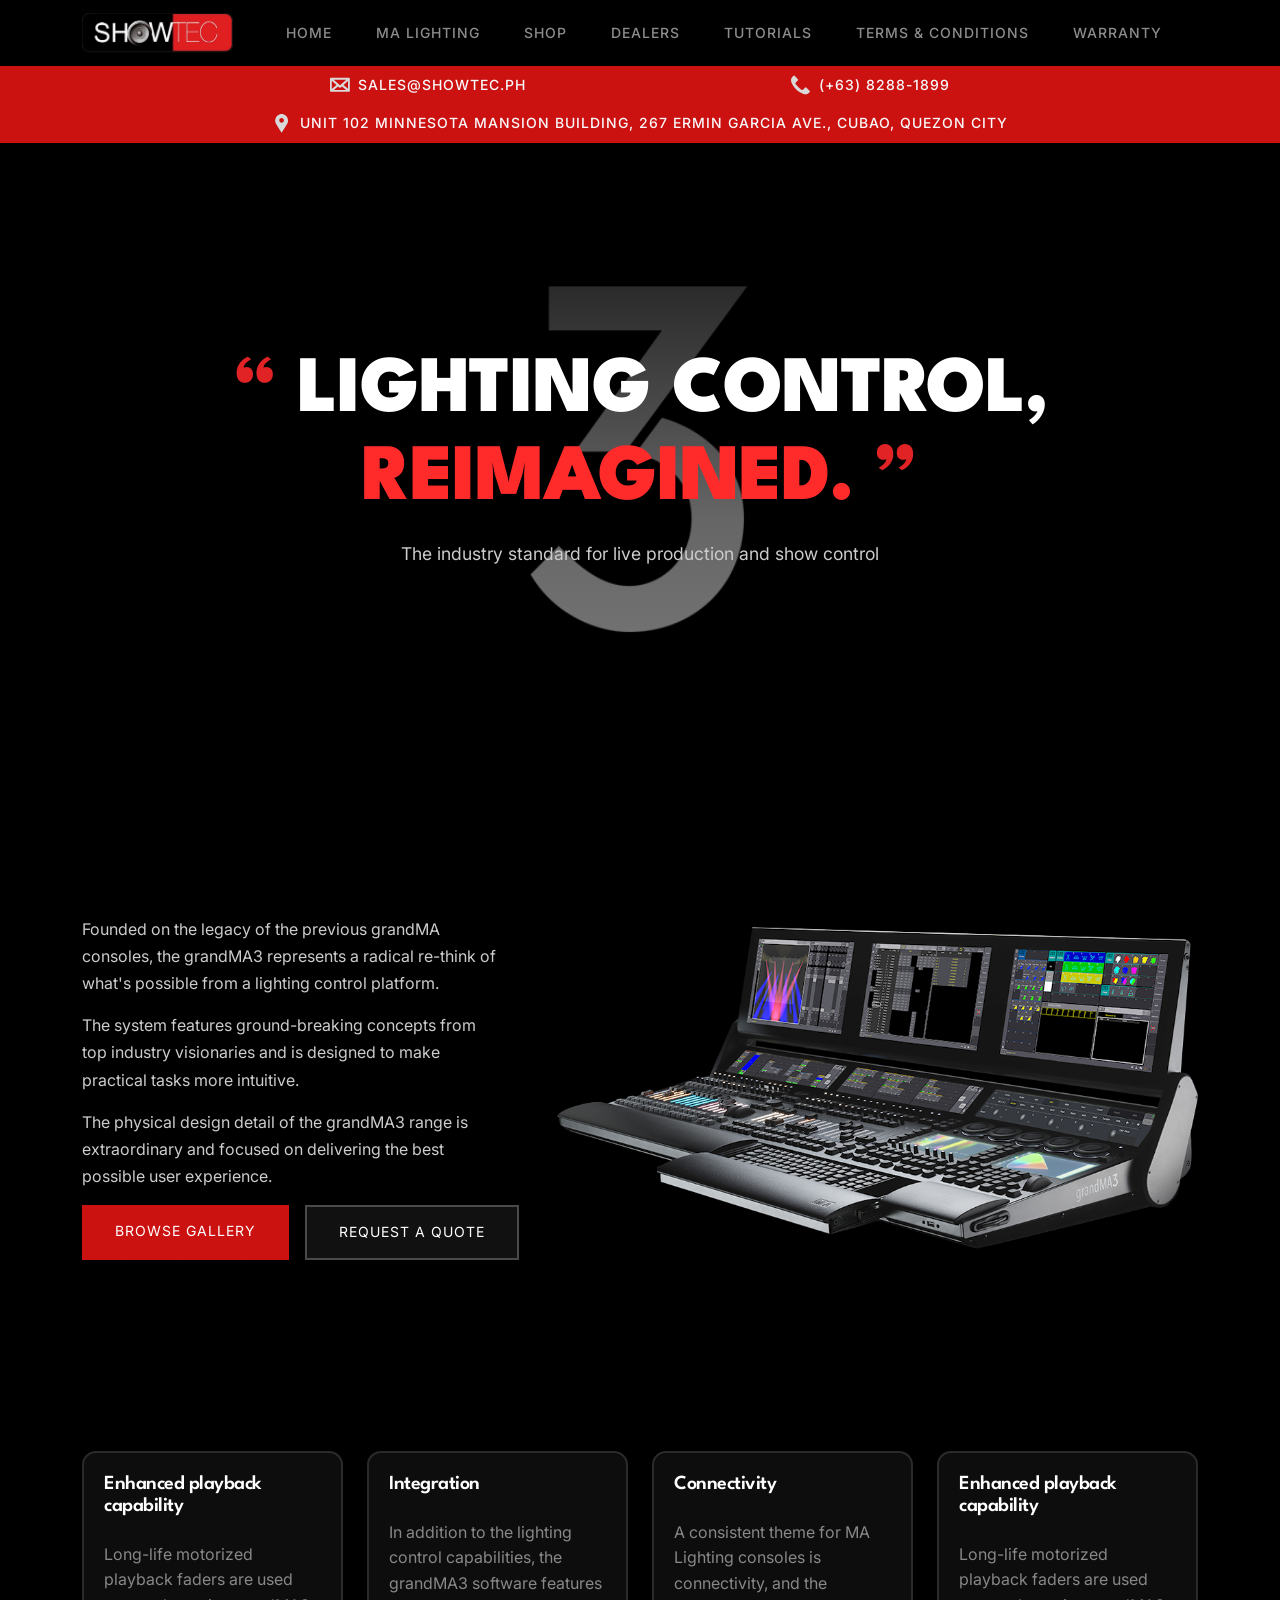
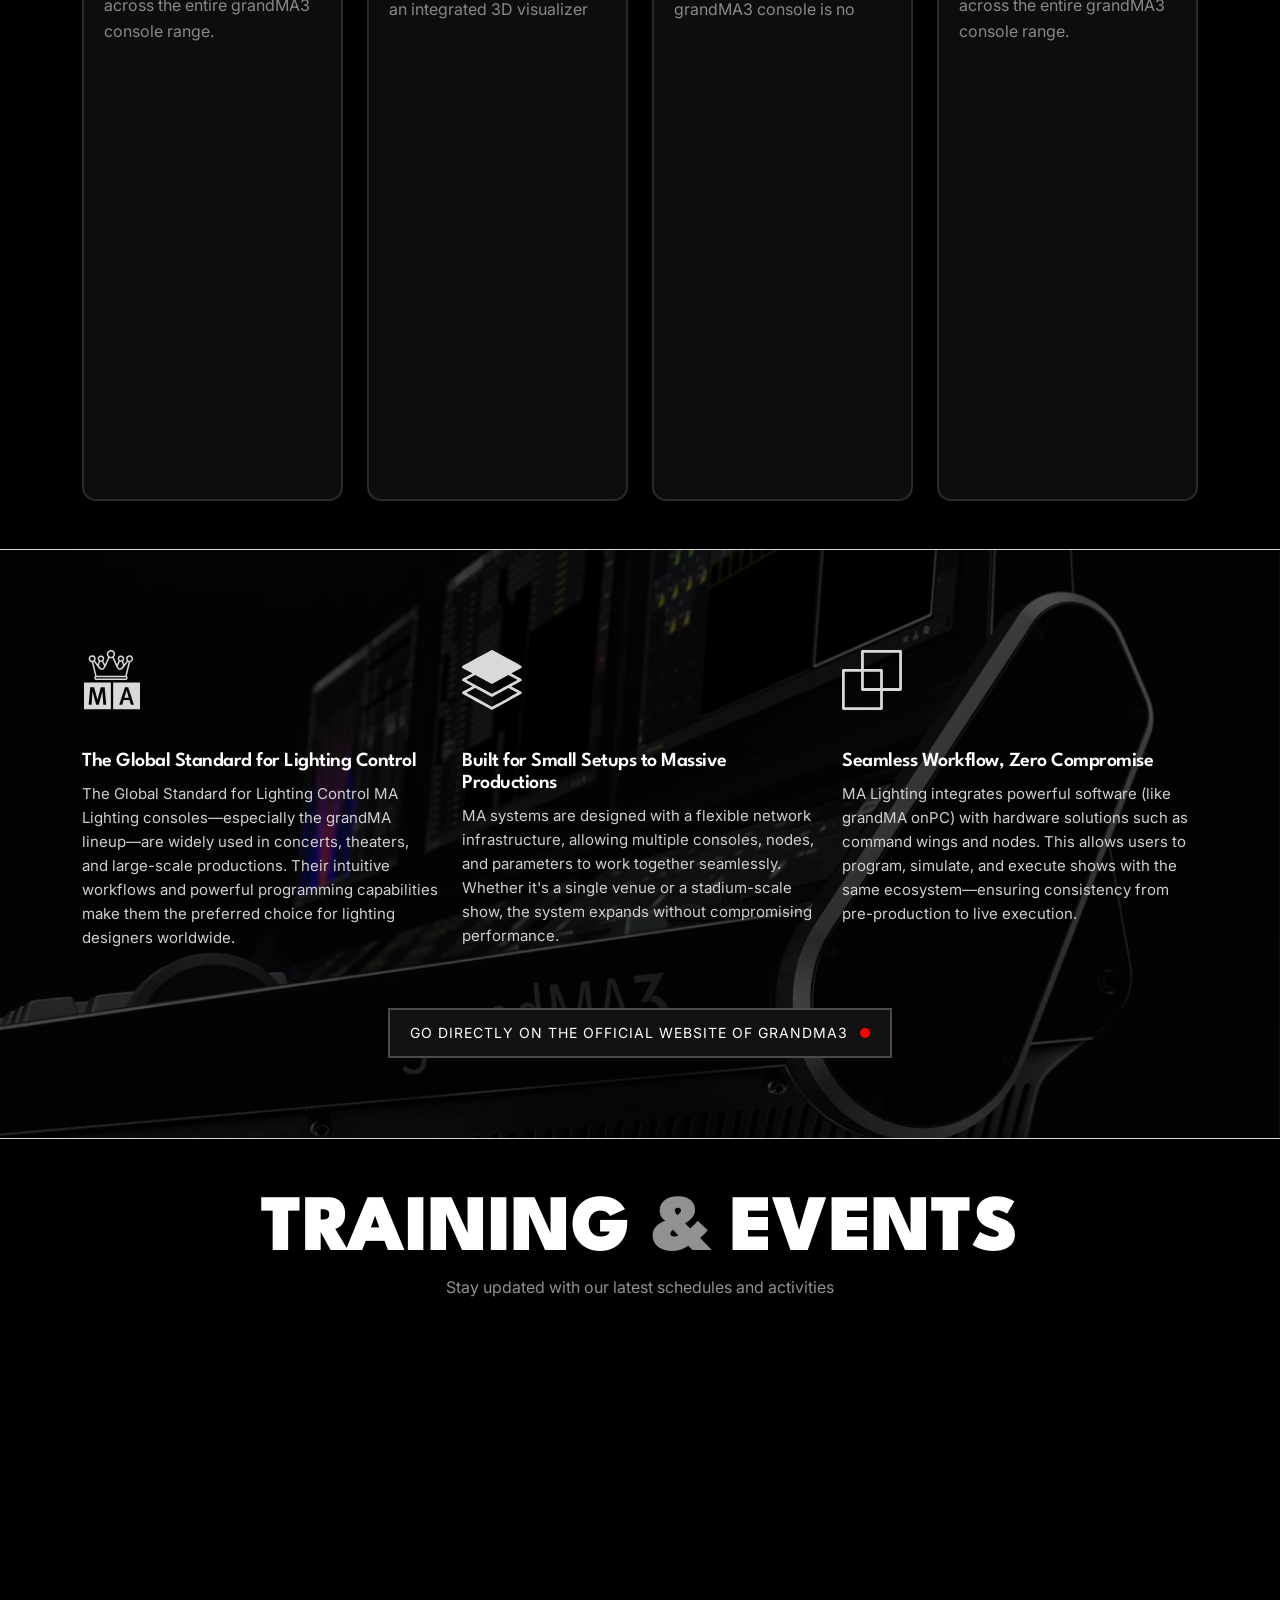
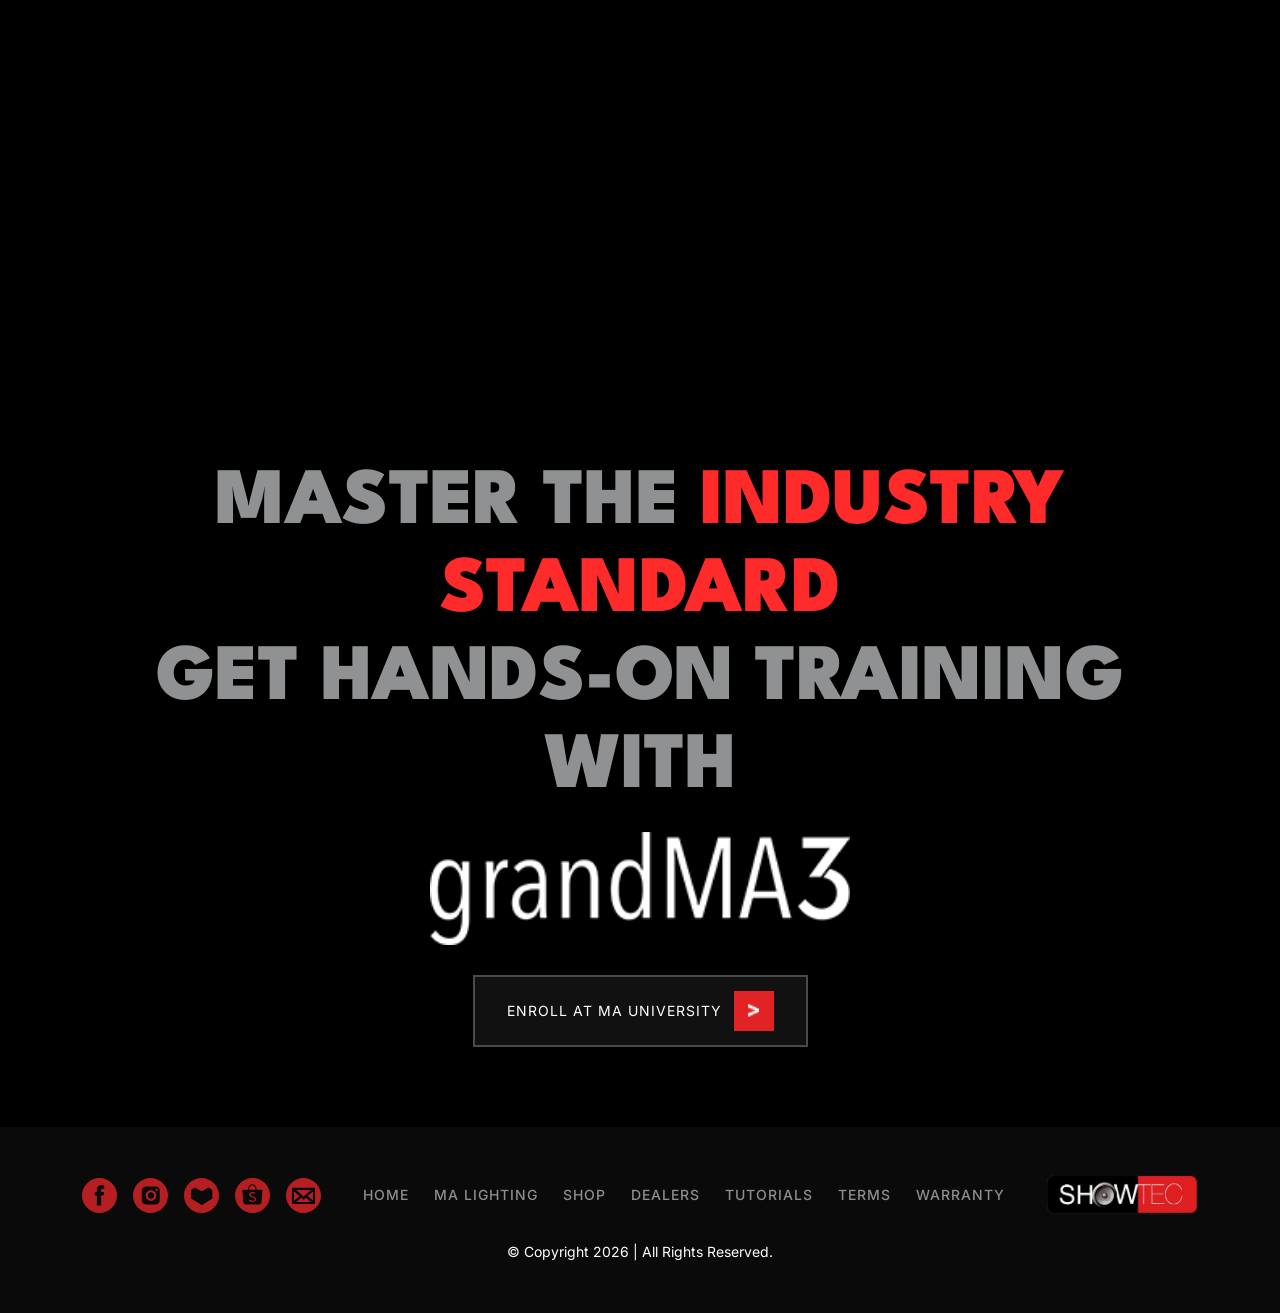
==== ma-lighting/index.html @ 2e9e7d15 "Final Fixes" ====
<!DOCTYPE html>
<html lang="en">

<head>
    <meta charset="UTF-8" />
    <meta name="viewport" content="width=device-width, initial-scale=1" />

    <title>Showtec | Lights & Sound</title>
    <meta name="description" content="Professional lighting and sound systems for events." />
    <meta name="keywords" content="lighting console, stage lighting, sound system philippines" />

    <!-- ================= BOOTSTRAP ================= -->
    <link href="https://cdn.jsdelivr.net/npm/bootstrap@5.3.3/dist/css/bootstrap.min.css" rel="stylesheet" />

    <!-- ================= GOOGLE FONTS ================= -->
    <link rel="preconnect" href="https://fonts.googleapis.com">
    <link rel="preconnect" href="https://fonts.gstatic.com" crossorigin>
    <link
        href="https://fonts.googleapis.com/css2?family=Inter:ital,opsz,wght@0,14..32,100..900;1,14..32,100..900&family=League+Spartan:wght@100..900&display=swap"
        rel="stylesheet">

    <!-- ================= STYLES ================= -->
    <link rel="stylesheet" href="/assets/css/typography.css" />
    <link rel="stylesheet" href="/assets/css/style.css" />

    <!-- ================= FAVICON ================= -->
    <link rel="apple-touch-icon" sizes="180x180" href="/assets/images/favicon/apple-touch-icon.png" />
    <link rel="icon" type="image/png" sizes="32x32" href="/assets/images/favicon/favicon-32x32.png" />
    <link rel="icon" type="image/png" sizes="16x16" href="/assets/images/favicon/favicon-16x16.png" />
    <link rel="manifest" href="/assets/images/favicon/site.webmanifest" />

    <!-- ================= JAVASCRIPT ================= -->
    <script src="/assets/js/main.js" defer></script>
</head>

<body class="bg-black fade-page">

    <!-- ================= NAVBAR ================= -->
    <!-- Main navigation bar with logo + menu links w/ script for active state-->
    <nav class="navbar navbar-expand-lg navbar-dark bg-black">

        <div class="container">

            <a class="navbar-brand d-flex align-items-center" href="/">
                <img src="/assets/images/logo.png" alt="ShowTec Logo" height="40" />
            </a>

            <button class="navbar-toggler" data-bs-toggle="collapse" data-bs-target="#navMenu">
                <span class="navbar-toggler-icon"></span>
            </button>

            <div class="collapse navbar-collapse" id="navMenu">
                <ul class="navbar-nav w-100 justify-content-evenly">

                    <li class="nav-item">
                        <a class="nav-link" href="/">HOME</a>
                    </li>

                    <li class="nav-item">
                        <a class="nav-link" href="/ma-lightning/">MA Lighting</a>
                    </li>

                    <li class="nav-item">
                        <a class="nav-link" href="/under-construction/">SHOP</a>
                    </li>

                    <li class="nav-item">
                        <a class="nav-link" href="/under-construction/">DEALERS</a>
                    </li>

                    <li class="nav-item">
                        <a class="nav-link" href="/under-construction/">TUTORIALS</a>
                    </li>

                    <li class="nav-item">
                        <a class="nav-link" href="/under-construction/">TERMS & CONDITIONS</a>
                    </li>

                    <li class="nav-item">
                        <a class="nav-link" href="/under-construction/">WARRANTY</a>
                    </li>

                </ul>
            </div>

        </div>

    </nav>

    <!-- ================= RIBBON ================= -->
    <!-- Full-width section that holds e-mail, location, and contact -->
    <section class="ribbon py-2">
        <div class="container">
            <div class="d-flex flex-wrap justify-content-evenly align-items-center gap-3 text-center">

                <!-- EMAIL -->
                <div class="d-flex align-items-center gap-2">
                    <img src="/assets/icons/mail-white.svg" width="20" height="20" alt="">
                    <a href="mailto:sales@showtec.ph?subject=Inquiry&body=Hello%20I%20would%20like%20to%20ask..."
                        class="text-decoration-none text-light">
                        sales@showtec.ph
                    </a>
                </div>

                <!-- CONTACT -->
                <div class="d-flex align-items-center gap-2">
                    <img src="/assets/icons/contact-white.svg" width="20" height="20" alt="">
                    <a href="tel:+63282881899" class="text-decoration-none text-light">
                        (+63) 8288-1899
                    </a>
                </div>

                <!-- LOCATION -->
                <div class="d-flex align-items-center gap-2">
                    <img src="/assets/icons/location-white.svg" width="20" height="20" alt="">
                    <span class="text-light">
                        Unit 102 Minnesota Mansion Building, 267 Ermin Garcia Ave., Cubao, Quezon City
                    </span>
                </div>

            </div>
        </div>
    </section>

    <!-- ================= MA LIGHTNING HERO SECTION ================= -->
    <section class="grandma-hero d-flex align-items-center text-center text-white">
        <div class="container">

            <!-- MAIN TEXT -->
            <h1 class="hero-title">
                <span class="quote">“</span>
                LIGHTING CONTROL,<br />
                <span class="highlight">REIMAGINED.</span>
                <span class="quote">”</span>
            </h1>

            <!-- SUBTEXT -->
            <p class="hero-subtitle mt-3">
                The industry standard for live production and show control
            </p>

        </div>
    </section>

    <!-- ================= Image and Description Section ================= -->
    <!-- Sub Hero Section with Descriptiion on the left and Image at the Right -->
    <section class="hero-section text-white section-video">

        <!-- VIDEO BACKGROUND -->
        <div class="video-wrapper">
            <video autoplay muted loop playsinline>
                <source src="/assets/images/background/showtec-animation-sound-wht.mp4" type="video/mp4">
            </video>
            <div class="overlay"></div>
        </div>

        <div class="container">
            <div class="row align-items-center">

                <!-- LEFT CONTENT -->
                <div class="col-lg-5 col-md-6 hero-text">

                    <p class="small-desc">
                        Founded on the legacy of the previous grandMA consoles, the grandMA3 represents a radical
                        re-think of what's possible from a lighting control platform.
                    </p>

                    <p class="small-desc">
                        The system features ground-breaking concepts from top industry visionaries and is designed to
                        make practical tasks more intuitive.
                    </p>

                    <p class="small-desc">
                        The physical design detail of the grandMA3 range is extraordinary and focused on delivering the
                        best possible user experience.
                    </p>

                    <!-- BUTTONS -->
                    <div class="d-flex gap-3 flex-wrap justify-content-center justify-content-lg-start">
                        <a href="/under-construction/" class="btn-custom btn-primary-custom">
                            BROWSE GALLERY
                        </a>

                        <a href="/under-construction/" class="btn-custom btn-secondary-custom">
                            REQUEST A QUOTE
                        </a>
                    </div>

                </div>

                <!-- RIGHT IMAGE -->
                <div class="col-lg-7 col-md-6 text-center hero-image">
                    <img src="/assets/images/hero/ma-console.png" alt="grandMA3 Console" class="img-fluid">
                </div>

            </div>
        </div>
    </section>


    <!-- ================= CARDS SECTION ================= -->
    <!-- Cards with Animated Description -->
    <section class="feature-cards-section py-5">
        <div class="container">
            <div class="row g-4">

                <!-- CARD 1 -->
                <div class="col-lg-3 col-md-6">
                    <div class="custom-card">

                        <div class="card-inner">

                            <div class="card-header">
                                <h5 class="title">Enhanced playback capability</h5>
                            </div>

                            <p class="card-preview-text">
                                Long-life motorized playback faders are used across the entire grandMA3 console range.
                            </p>

                            <div class="card-image">
                                <img src="/assets/images/ma-lightning-cards/card-1.webp" alt="">
                            </div>

                            <div class="card-content">
                                <p>
                                    Long-life motorized playback faders are used across the entire grandMA3 console
                                    range. The faders incorporate a color-changing light pipe on all models except the
                                    onPC command wing and the onPC command wing XT.
                                    A fully flexible assignment of playback functionality allows for 30% more playback
                                    handles than any previous grandMA series console. All playbacks have direct access
                                    to button pushes as well as intensity and timing changes thanks to the new rotary
                                    RGB backlit encoders.
                                </p>
                            </div>

                        </div>

                    </div>
                </div>

                <!-- CARD 2 -->
                <div class="col-lg-3 col-md-6">
                    <div class="custom-card">

                        <div class="card-inner">

                            <div class="card-header">
                                <h5 class="title">Integration</h5>
                            </div>

                            <p class="card-preview-text">
                                In addition to the lighting control capabilities, the grandMA3 software features an
                                integrated 3D visualizer for pre-programming
                            </p>

                            <div class="card-image">
                                <img src="/assets/images/ma-lightning-cards/card-2.webp" alt="">
                            </div>

                            <div class="card-content">
                                <p>
                                    In addition to the lighting control capabilities, the grandMA3 software features an
                                    integrated 3D visualizer for pre-programming, and the ability to manipulate and
                                    playback basic media content directly from within the console.
                                    Designed from the ground-up to incorporate audio and video content, grandMA3
                                    software provides seamless interaction across the platform.
                                    Optimum performance is resource dependent, therefore additional processing hardware
                                    will be required in some instances.
                                </p>
                            </div>

                        </div>

                    </div>
                </div>

                <!-- CARD 3 -->
                <div class="col-lg-3 col-md-6">
                    <div class="custom-card">

                        <div class="card-inner">

                            <!-- MAIN HEADER -->
                            <div class="card-header">
                                <h5 class="title">Connectivity</h5>
                            </div>

                            <!-- PREVIEW -->
                            <p class="card-preview-text">
                                A consistent theme for MA Lighting consoles is connectivity, and the grandMA3 console is
                                no exception.
                            </p>

                            <!-- IMAGE -->
                            <div class="card-image">
                                <img src="/assets/images/ma-lightning-cards/card-3.webp" alt="">
                            </div>

                            <!-- FULL CONTENT -->
                            <div class="card-content">

                                <p>
                                    A consistent theme for MA Lighting consoles is connectivity, and the grandMA3
                                    console is no exception. All console variants come with a full set of hardware
                                    connections suitable for MIDI, LTC, Audio IN and OUT, local Trigger inputs and
                                    multiple Ethernet connections for expanded functionality.
                                </p>

                                <!-- SECOND HEADER (NEW CLASS) -->
                                <h5 class="content-subtitle">Improved Effects</h5>

                                <p>
                                    Dynamic effects are no longer restricted to just two step modulated parameters.
                                    The grandMA3 software has a totally new effects concept allowing, multi-step
                                    effect sequences to be nested inside a cue or preset. “Phasers” are treated just
                                    like static parameter values and respect normal programming syntax.
                                </p>

                            </div>

                        </div>

                    </div>
                </div>

                <!-- CARD 4 -->
                <div class="col-lg-3 col-md-6">
                    <div class="custom-card">

                        <div class="card-inner">

                            <div class="card-header">
                                <h5 class="title">Enhanced playback capability</h5>
                            </div>

                            <p class="card-preview-text">
                                Long-life motorized playback faders are used across the entire grandMA3 console range.
                            </p>

                            <div class="card-image">
                                <img src="/assets/images/ma-lightning-cards/card-4.webp" alt="">
                            </div>

                            <div class="card-content">
                                <p>
                                    New buttons have been specifically developed for the grandMA3 consoles, to satisfy
                                    the needs of the most demanding users.
                                    The almost-silent buttons feature low travel and have a positive actuation-point,
                                    ensuring fast, accurate operation and a tactile experience that professional users
                                    will appreciate.
                                    Even the backlit button-caps have been ergonomically optimized to reduce mis-hits.
                                </p>
                            </div>

                        </div>

                    </div>
                </div>

            </div>
        </div>
    </section>

    <!-- ================= ICON WITH DESCRIPTION ================= -->
    <!-- icons with description -->
    <section class="feature-dark-section d-flex align-items-center">
        <div class="container">
            <div class="row">

                <!-- ITEM 1 -->
                <div class="col-lg-4 col-md-6 mb-4">
                    <div class="feature-item">
                        <div class="icon-box d-flex align-items-center">
                            <img src="/assets/icons/ma-lightning/icon-1.svg" alt="icon">
                        </div>

                        <h5 class="feature-title">The Global Standard for Lighting Control</h5>

                        <p>
                            The Global Standard for Lighting Control MA Lighting consoles—especially the grandMA
                            lineup—are widely used in concerts, theaters, and large-scale productions. Their intuitive
                            workflows and powerful programming capabilities make them the preferred choice for lighting
                            designers worldwide.
                        </p>
                    </div>
                </div>

                <!-- ITEM 2 -->
                <div class="col-lg-4 col-md-6 mb-4">
                    <div class="feature-item">
                        <div class="icon-box d-flex align-items-center">
                            <img src="/assets/icons/ma-lightning/icon-2.svg" alt="icon">
                        </div>

                        <h5 class="feature-title">Built for Small Setups to Massive Productions</h5>

                        <p>
                            MA systems are designed with a flexible network infrastructure, allowing multiple consoles,
                            nodes, and parameters to work together seamlessly. Whether it's a single venue or a
                            stadium-scale show, the system expands without compromising performance.
                        </p>
                    </div>
                </div>

                <!-- ITEM 3 -->
                <div class="col-lg-4 col-md-6 mb-4">
                    <div class="feature-item">
                        <div class="icon-box d-flex align-items-center">
                            <img src="/assets/icons/ma-lightning/icon-3.svg" alt="icon">
                        </div>

                        <h5 class="feature-title">Seamless Workflow, Zero Compromise</h5>

                        <p>
                            MA Lighting integrates powerful software (like grandMA onPC) with hardware solutions such as
                            command wings and nodes. This allows users to program, simulate, and execute shows with the
                            same ecosystem—ensuring consistency from pre-production to live execution.
                        </p>
                    </div>
                </div>

            </div>

            <!-- CTA BUTTON -->
            <div class="text-center mt-4">
                <a href="https://www.malighting.com/" class="btn-custom btn-secondary-custom feature-cta"
                    target="_blank">
                    <span>Go directly on the official website of grandMA3</span>
                    <span class="record-dot"></span>
                </a>
            </div>
        </div>
    </section>

    <!-- ================= CALENDAR ================= -->
    <!-- this section will events & trainings -->
    <section class="calendar-section py-5">
        <div class="container">

            <!-- Section Header -->
            <div class="text-center mb-4">
                <h2 class="main-title">TRAINING <span>&</span> EVENTS</h2>
                <p>Stay updated with our latest schedules and activities</p>
            </div>

            <!-- Calendar Embed -->
            <div class="calendar-wrapper">
                <iframe
                    src="https://calendar.google.com/calendar/embed?src=13ecf84ccc096ad92dd0a508dedd6961799a7dd227f78a982d85b9250f3122be%40group.calendar.google.com&ctz=Asia%2FManila"
                    style="border:0" width="100%" height="600" frameborder="0" scrolling="no">
                </iframe>
            </div>

        </div>
    </section>

    <!-- ================= REGISTER FOR TRAINING ================= -->
    <!-- Section for Training Registration -->
    <section class="training-section d-flex align-items-center text-center text-white section-video">

        <div class="video-wrapper">
            <video autoplay muted loop playsinline>
                <source src="/assets/images/background/showtec-animation-sound-red.mp4" type="video/mp4">
            </video>
            <div class="overlay"></div>
        </div>

        <div class="container position-relative z-2">

            <!-- MAIN TITLE (now bigger) -->
            <h1 class="text-display training-main">
                MASTER THE <span class="highlight-red">INDUSTRY STANDARD</span> <br />
                GET HANDS-ON TRAINING WITH
            </h1>

            <!-- LOGO IMAGE INSTEAD OF TEXT -->
            <div class="training-logo">
                <img src="/assets/images/brands/grandma3-white.png" alt="grandMA3">
            </div>

            <!-- CTA-->
            <button class="btn-custom btn-secondary-custom training-btn" data-bs-toggle="modal"
                data-bs-target="#trainingModal">

                <span>ENROLL AT MA UNIVERSITY</span>

                <span class="arrow-box">
                    <img src="/assets/icons/arrow-no-stem-right.png" alt="arrow">
                </span>
            </button>

        </div>

        <!-- ================= MODAL FORMS================= -->
        <div class="modal fade" id="trainingModal" tabindex="-1">
            <div class="modal-dialog modal-xl modal-dialog-centered">
                <div class="modal-content">

                    <!-- CLOSE BUTTON -->
                    <div class="modal-header border-0">
                        <button type="button" class="btn-close" data-bs-dismiss="modal"></button>
                    </div>

                    <!-- GOOGLE FORM -->
                    <div class="modal-body p-0">
                        <iframe
                            src="https://docs.google.com/forms/d/e/1FAIpQLSeeMPOGZKBoxaroxQdRXmSx608z2cIm0U3l2Xq5k1gMamdNgw/viewform?embedded=true"
                            width="640" height="1505" frameborder="0" marginheight="0" marginwidth="0">Loading…</iframe>
                    </div>

                </div>
            </div>
        </div>
    </section>

    <!-- ================= FOOTER ================= -->
    <!-- Social Media links, Navigation links, Logo and Copyright -->
    <footer class="footer-section text-white py-5">
        <div class="container">

            <div
                class="d-flex flex-column flex-md-row justify-content-between align-items-center text-center text-md-start">

                <!-- SOCIAL MEDIA -->
                <div class="mb-3 mb-md-0">
                    <div class="footer-social d-flex gap-3">

                        <a href="https://www.facebook.com/Showtec.ph" target="_blank" class="social-icon">
                            <img src="/assets/icons/facebook.svg" alt="Facebook">
                        </a>

                        <a href="https://www.instagram.com/showtecph/" target="_blank" class="social-icon">
                            <img src="/assets/icons/instagram.svg" alt="Instagram">
                        </a>

                        <a href="https://www.lazada.com.ph/shop/showtec/" target="_blank" class="social-icon">
                            <img src="/assets/icons/lazada.svg" alt="Lazada">
                        </a>

                        <a href="https://shopee.ph/showtec_official" target="_blank" class="social-icon">
                            <img src="/assets/icons/shopee.svg" alt="Shopee">
                        </a>

                        <a href="mailto:sales@showtec.ph?subject=Inquiry&body=Hello%20I%20would%20like%20to%20ask..."
                            class="social-icon">
                            <img src="/assets/icons/mail.svg" alt="Email">
                        </a>

                    </div>
                </div>

                <!-- LINKS -->
                <div class="mb-3 mb-md-0">
                    <div class="footer-links">
                        <a href="/" class="footer-link">HOME</a>
                        <a href="/ma-lightning/" class="footer-link">MA Lighting</a>
                        <a href="/under-construction/" class="footer-link">SHOP</a>
                        <a href="/under-construction/" class="footer-link">DEALERS</a>
                        <a href="/under-construction/" class="footer-link">TUTORIALS</a>
                        <a href="/under-construction/" class="footer-link">TERMS</a>
                        <a href="/under-construction/" class="footer-link">WARRANTY</a>
                    </div>
                </div>

                <!-- LOGO -->
                <div class="text-center">
                    <a href="/">
                        <img src="/assets/images/logo.png" alt="ShowTec Logo" height="40">
                    </a>
                </div>

            </div>

            <!-- COPYRIGHT -->
            <div class="text-center mt-4">
                <small>
                    © Copyright 2026 | All Rights Reserved.
                </small>
            </div>

        </div>
    </footer>

    <script src="https://cdn.jsdelivr.net/npm/bootstrap@5.3.3/dist/js/bootstrap.bundle.min.js"></script>
</body>

</html>
---- assets/css/typography.css ----
/* ========================
   GLOBAL TYPOGRAPHY SYSTEM
======================== */

:root {
  --font-heading: 'League Spartan', sans-serif;
  --font-body: 'Inter', sans-serif;

  --fs-display: 80px;
  --fs-h1: 52px;
  --fs-h2: 40px;
  --fs-h3: 30px;
  --fs-h4: 22px;
  --fs-body: 16px;
  --fs-small: 14px;

  --fw-bold: 900;
  --fw-semibold: 600;
  --fw-medium: 500;
  --fw-regular: 400;

  --lh-heading: 1.1;
  --lh-body: 1.6;

  --text-spacing: 10px;
}

/* BASE */
body {
  font-family: var(--font-body);
  font-size: var(--fs-body);
  line-height: var(--lh-body);
  color: #fff;
}

/* HEADINGS */
h1, h2, h3, h4, h5 {
  font-family: var(--font-heading);
  font-weight: var(--fw-bold);
  line-height: var(--lh-heading);
  margin-bottom: var(--text-spacing);
  letter-spacing: -0.5px;
}

h1 { font-size: var(--fs-h1); }
h2 { font-size: var(--fs-h2); }
h3 { font-size: var(--fs-h3); }
h4 { font-size: var(--fs-h4); }

/* TEXT */
p {
  margin-bottom: var(--text-spacing);
  line-height: var(--lh-body);
}

/* ROLES */
.text-display {
  font-size: var(--fs-display);
  font-weight: var(--fw-bold);
}

.text-title {
  font-size: var(--fs-h2);
  font-weight: var(--fw-bold);
}

.text-subtitle {
  font-size: var(--fs-h4);
  font-weight: var(--fw-semibold);
}

.text-body-main {
  font-size: var(--fs-body);
  color: #ffffff;
}

.text-body { font-size: var(--fs-body); }
.text-small { font-size: var(--fs-small); }

/* UTIL */
.text-medium { font-weight: var(--fw-medium); }
.text-semibold { font-weight: var(--fw-semibold); }

/* RESPONSIVE */
@media (max-width: 768px) {
  :root {
    --fs-display: 42px;
    --fs-h1: 34px;
    --fs-h2: 26px;
    --fs-h3: 20px;
    --fs-h4: 18px;
    --fs-body: 15px;
  }
}
---- assets/css/style.css ----
/* =========================================================
   GLOBAL STYLES
   Base typography and reusable defaults
========================================================= */
.hero-section {
  position: relative;
  min-height: 60vh;
  display: flex;
  align-items: center;
  overflow: hidden;
  padding: 60px 0;
}

@media (max-width: 768px) {
  .hero-section {
    text-align: center;
  }
}

.card img {
  height: 200px;
  object-fit: cover;
}

/* ================= VIDEO BACKGROUND SYSTEM ================= */
/* SECTION BASE */
.section-video {
  position: relative;
  width: 100%;
  min-height: 70vh;
  overflow: hidden;
}

/* VIDEO LAYER */
.video-wrapper {
  position: absolute;
  inset: 0;
  z-index: 0;
}

.video-wrapper video {
  width: 100%;
  height: 100%;
  object-fit: cover;
  object-position: center;
}

/* OVERLAY */
.video-wrapper .overlay {
  position: absolute;
  inset: 0;
  background: rgba(0, 0, 0, 0.4);
}

/* CONTENT (always on top) */
.section-video .content {
  position: relative;
  z-index: 2;
}

/* PAGE TRANSITION */
/* PAGE FADE BASE */
.fade-page {
  opacity: 0;
  transition: opacity 0.4s ease-in-out;
}

/* WHEN PAGE IS LOADED */
.fade-page.loaded {
  opacity: 1;
}

/* DARK OVERLAY (important for text readability) */
.bg-overlay {
  position: absolute;
  inset: 0;
  background: rgba(0, 0, 0, 0.4); /* adjust if needed */
  z-index: 1;
}

/* KEEP CONTENT ABOVE VIDEO */
.featured-brand-section .container {
  position: relative;
  z-index: 2;
}

iframe {
  width: 100%;
}

/* TYPOGRAPHY */
.hero-title {
  font-size: var(--fs-display);
  font-weight: var(--fw-bold);
  line-height: var(--lh-heading);
  line-height: 1.1;
  letter-spacing: -1px;
}

@media (max-width: 576px) {
  .hero-title {
    line-height: 1.2;
  }
}

/* =========================================================
   SECTION TITLES (Reusable)
========================================================= */

/* SECTION WRAPPER */
.section-title {
  max-width: 100%;
}

/* SMALL HEADER */
.small-title {
  display: flex;
  align-items: center;
  gap: 12px;
  margin-bottom: var(--text-spacing);
  flex-wrap: wrap;
}

.featured-logo {
  height: 50px; /* adjust size */
  width: auto;
  object-fit: contain;
}

.small-title .line {
  width: 50px;
  height: 2px;
  background: #ff0000;
}

.small-title .text {
  font-family: var(--font-body);
  color: #ff0000;
  letter-spacing: 3px;
  font-size: var(--fs-small);
  text-transform: uppercase;
}

/* BIG TITLE */
.main-title {
  font-weight: var(--fw-bold);
  line-height: var(--lh-heading);
  margin: 0;

  /* use system instead of clamp */
  font-size: var(--fs-display);
}

.main-title span {
  color: #9a9a9a;
  font-weight: var(--fw-bold);
}

/* MOBILE POLISH */
@media (max-width: 576px) {
  .small-title .line {
    width: 35px;
  }

  .small-title .text {
    letter-spacing: 2px;
    font-size: 12px;
  }
}

/* =========================
   GLOBAL BUTTON
========================= */
.btn-custom {
  display: inline-block;
  padding: 14px 32px;

  font-family: var(--font-body);
  font-size: 14px;
  letter-spacing: 1px;
  text-transform: uppercase;

  border-radius: 0;
  cursor: pointer;
  text-decoration: none;

  transition: all 0.25s ease;
}

/* PRIMARY (RED CTA) */
.btn-primary-custom {
  background-color: #cc1111;
  color: #ffffff;
  border: 1px solid #cc1111;
}

.btn-primary-custom:hover {
  background-color: #a50d0d;
  border-color: #a50d0d;
}

/* SECONDARY (BLACK BUTTON) */
.btn-secondary-custom {
  background-color: #111111;
  color: #ffffff;
  border: 2px solid #4a4a4a;
}

.btn-secondary-custom:hover {
  background-color: #1a1a1a;
  border-color: #ffffff;
  color: #ffffff;
}

/* INTERACTION */
.btn-custom:hover {
  transform: translateY(-2px);
}

/* =========================================================
   NAVBAR
   Includes animated red recording dot indicator
========================================================= */
/* NAVBAR TYPOGRAPHY */
.navbar {
  font-family: var(--font-body);
}

.nav-link {
  font-size: var(--fs-small);
  font-weight: var(--fw-medium);
  letter-spacing: 1px;
  text-transform: uppercase;
  position: relative;
  display: flex;
  align-items: center;
  gap: 8px;
  transition: all 0.3s ease;
}

/* ACTIVE LINK STYLE */
.nav-link.active {
  font-weight: var(--fw-bold);
  color: #ffffff !important;
}

/* DOT (ONLY WHEN ACTIVE) */
.nav-link.active::before {
  content: "";
  width: 10px;
  height: 10px;
  background: #ff0000;
  border-radius: 50%;
  display: inline-block;
  animation: recordPulse 1.5s infinite;
}

/* PULSE ANIMATION */
@keyframes recordPulse {
  0% {
    box-shadow: 0 0 0 0 rgba(255, 0, 0, 0.7);
  }
  70% {
    box-shadow: 0 0 0 8px rgba(255, 0, 0, 0);
  }
  100% {
    box-shadow: 0 0 0 0 rgba(255, 0, 0, 0);
  }
}

/* BRAND */
.navbar-brand {
  font-family: var(--font-heading);
  font-weight: var(--fw-bold);
}

/* =========================================================
  RIBBON
========================================================= */
/* FLEX WRAPPER */
.ribbon {
  background: #cc1111;
  font-family: var(--font-body);
  font-size: var(--fs-small);
  font-weight: var(--fw-medium);
  text-transform: uppercase;
  letter-spacing: 1px;
}

/* =========================================================
   HERO SLIDER (CAROUSEL)
========================================================= */
.hero-slide {
  position: relative;
}

/* BACKGROUND */
.hero-bg {
  position: absolute;
  inset: 0;
  background-size: cover;
  background-position: center;
  filter: brightness(0.9);
  transform: scale(1.1);
}

/* OVERLAY */
.hero-overlay {
  position: absolute;
  inset: 0;
  background: rgba(0, 0, 0, 0.4);
}

/* CONTENT */
.hero-content {
  min-height: 80vh;
  position: relative;
  z-index: 2;
}

/* IMAGE */
.hero-img {
  max-width: 100%;
  max-height: 70vh;
  width: auto;
  height: auto;
  object-fit: contain;
}

.hero-title span {
  color: #e12326;
}

.hero-subtext {
  font-size: var(--fs-body);
  line-height: var(--lh-body);
  color: #ccc;
  max-width: 500px;
  margin: 16px auto 24px;
}

/* MOBILE FIX (🔥 IMPORTANT FIX FOR YOUR ISSUE) */
@media (max-width: 991px) {
  .hero-content {
    min-height: auto;
    padding-top: 80px;
    padding-bottom: 40px;
    text-align: center;
  }

  .hero-img {
    margin-top: 30px;
  }
}

.hero-title span {
  color: #e12326;
}

.hero-subtext {
  font-size: var(--fs-body);
  line-height: var(--lh-body);
  color: #ccc;
  max-width: 500px;
  margin: 16px auto 24px;
}

/* BUTTONS */
.hero-buttons {
  display: flex;
  gap: 12px;
  flex-wrap: wrap;
  justify-content: center;
}

@media (min-width: 992px) {
  .hero-buttons {
    justify-content: flex-start;
  }

  .hero-subtext {
    margin-left: 0;
    margin-right: 0;
  }
}

/* =========================================================
   BRAND BAR
   Horizontal brand logos strip
========================================================= */
.brand-bar {
  width: 100%;
  background: #efefef;
  border-top: 1px solid #ddd;
  border-bottom: 1px solid #ddd;
}

.brand-item {
  display: flex;
  align-items: center;
  justify-content: center;
  height: 80px;
  border-right: 1px solid #ddd;
  transition: all 0.3s ease;
}

.brand-item img {
  max-height: 30px;
  opacity: 0.75;
  transition: 0.3s;
}

.brand-item:hover {
  background: #ffffff;
}

.brand-item:hover img {
  opacity: 1;
  transform: scale(1.05);
}

/* =========================================================
   FEATURED BRAND
   Left: text content | Right: carousel
========================================================= */
/* SECTION BASE */
.featured-brand-section {
  position: relative;
  overflow: hidden;
  background: #000;
  color: #fff;
  padding: 80px 0;
}

/* HEADER LINE */
.line {
  width: 60px;
  height: 2px;
  background: #cc1111;
}

/* WRAPPER */
.featured-brand-wrapper {
  display: flex;
  align-items: stretch;
  border: 1px solid #d9d9d9;
  overflow: hidden;
}

/* LEFT CONTENT */
.featured-brand-content {
  position: relative;
  padding: 40px;
  border-right: 1px solid #d9d9d9;
  z-index: 1;
  overflow: hidden;
}

.featured-brand-content::before {
  content: "";
  position: absolute;

  /* THIS CREATES "PADDING" FOR THE BACKGROUND */
  inset: 40px; /* adjust spacing from edges */

  background: url('/assets/images/background/ma-3.svg') no-repeat center center;
  background-size: contain;

  opacity: 0.5;
  z-index: -1;
}

.brand-title {
  font-size: var(--fs-h2);
  font-weight: var(--fw-bold);
  line-height: var(--lh-heading);
  margin-bottom: 24px;
}

.featured-brand-content p {
  font-size: var(--fs-body);
  line-height: var(--lh-body);
  color: #ccc;
  margin-bottom: 12px;
}

/* BRAND LOGO */
.brand-logo {
  height: 40px;
  width: auto;
  object-fit: contain;
  opacity: 0.8;
  transition: 0.3s ease;
}

.brand-logo:hover {
  opacity: 1;
}

/* ===== CAROUSEL FIX (NO HEIGHT JUMP) ===== */
.featured-brand-wrapper .carousel {
  height: 500px;
}

.carousel-item {
  overflow: hidden; /* prevents overflow */
}

.carousel-inner,
.carousel-item {
  height: 100%;
}

.carousel-item img {
  width: 100%;
  height: 100%;
  object-fit: contain;
}

.featured-brand-section .carousel-item img {
  width: 100%;
  height: 100%;
  object-fit: contain;
  background-color: #000;
}

/* OPTIONAL: RESPONSIVE HEIGHT */
@media (max-width: 991px) {
  .featured-brand-wrapper .carousel {
    height: 300px;
  }
}

/* =========================================================
   TOP PRODUCTS SECTION
========================================================= */
.top-products-section {
  background: #000;
  color: #fff;
  padding: 80px 0;
}

/* PRODUCT CARD */
.product-card {
  border-top: 1px solid #333;
  padding-top: 15px;
}

/* IMAGE */
.product-image {
  width: 100%;
  height: 375px;
  background: #cfcfcf;
}

.product-image img {
  width: 100%;
  height: 100%;
  object-fit: cover;
}

/* PRODUCT INFO */
.product-info {
  margin-top: 15px;
  border-bottom: 1px solid #333;
  padding-bottom: 15px;
}

.product-title {
  font-size: var(--fs-h4);
  font-weight: var(--fw-semibold);
  margin: 0;
  text-transform: uppercase;
}

/* PRODUCT BUTTONS (STACKED) */
.product-actions {
  display: flex;
  flex-direction: column;
  gap: 10px;
  margin-top: 15px;
}

/* full width buttons */
.product-actions .btn-custom {
  width: 100%;
  padding: 12px 16px;

  display: flex;
  align-items: center;
  justify-content: center;
  gap: 10px;

  font-size: var(--fs-small);
}

/* ICON */
.btn-icon-img {
  width: 35px;
  height: 35px;
  object-fit: contain;
}

/* =========================================================
   RECENT POSTS (GRID)
========================================================= */

.recent-posts-section {
  background: #000;
  color: #fff;
}

/* CARD */
.post-grid-card {
  background: #0d0d0d;
  height: 100%;
  transition: 0.3s;
  display: flex;
  flex-direction: column;
  border: none;
}

.post-grid-card:hover {
  transform: translateY(-6px);
  border-color: rgba(255, 255, 255, 0.15);
}

/* IMAGE */
.post-grid-image {
  width: 100%;
  height: 220px;
  background: #cfcfcf;
  position: relative;
}

/* RED LINE */
.post-grid-image::after {
  content: "";
  position: absolute;
  bottom: 0;
  left: 0;
  width: 100%;
  height: 3px;
  background: red;

  transform: scaleX(0);
  transform-origin: left;
  transition: transform 0.4s ease;
}

.post-grid-card:hover .post-grid-image::after {
  transform: scaleX(1);
}

/* CONTENT */
.post-grid-content {
  padding: 20px;
  display: flex;
  flex-direction: column;
  flex-grow: 1;
}

/* TITLE */
.post-grid-title {
  font-size: var(--fs-h3);
  font-weight: var(--fw-bold);
  margin-bottom: 10px;
}

/* DESCRIPTION */
.post-grid-description {
  font-size: var(--fs-body);
  color: rgba(255, 255, 255, 0.7);
  line-height: var(--lh-body);

  display: -webkit-box;
  -webkit-line-clamp: 3;
  line-clamp: 3;
  -webkit-box-orient: vertical;
  overflow: hidden;
}

/* =========================================================
  EQUIPMENT SHOWCASE
========================================================= */
.recent-posts {
  background: #000;
  color: #fff;
}

/* GRID (equal cards) */
.posts-grid {
  display: grid;
  grid-template-columns: repeat(2, 1fr);
  gap: 20px;
}

/* CARD */
.post-card {
  position: relative;
  overflow: hidden;
  background: #111;
  height: 260px; /* equal height */
  cursor: pointer;
}

/* LINK */
.post-card-link {
  -webkit-tap-highlight-color: transparent;
}

.post-card-link:visited,
.post-card-link:active,
.post-card-link:hover {
  color: inherit;
  text-decoration: none;
}

/* IMAGE */
.post-card img {
  width: 100%;
  height: 100%;
  object-fit: cover;
  transition: transform 0.6s ease;
}

/* FORCE dot to top-right */
.post-card .record-dot {
  position: absolute;
  top: 10px;
  right: 10px;
  z-index: 3; /* above overlay */
}

/* RED BOTTOM BORDER */
.post-card::after {
  content: "";
  position: absolute;
  bottom: 0;
  left: 0;
  width: 100%;
  height: 3px;
  background: red;
  transform: scaleX(0);
  transform-origin: left;
  transition: transform 0.4s ease;
  z-index: 2;
}

/* OVERLAY */
.post-overlay {
  position: absolute;
  bottom: 0;
  left: 0;
  width: 100%;
  padding: 20px;
  background: linear-gradient(to top, rgba(0, 0, 0, 0.85), transparent);
  transform: translateY(20px);
  opacity: 0;
  transition: all 0.4s ease;
  z-index: 2;
}

.post-overlay h3 {
  font-size: 16px;
  font-weight: 700;
}

.post-overlay .date {
  font-size: 12px;
  color: red;
  margin-bottom: 5px;
  display: block;
}

/* IMAGE OVERLAY */
.post-card::before {
  content: "";
  position: absolute;
  inset: 0;
  background: rgba(0, 0, 0, 0.35);
  z-index: 1;
}

/* HOVER EFFECT */
.post-card:hover img {
  transform: scale(1.08);
}

.post-card:hover .post-overlay {
  transform: translateY(0);
  opacity: 1;
}

.post-card:hover::after {
  transform: scaleX(1);
}

/* OPTIONAL: subtle lift */
.post-card:hover {
  transform: translateY(-4px);
  transition: 0.3s;
}

/* RESPONSIVE */
@media (max-width: 768px) {
  .posts-grid {
    grid-template-columns: 1fr;
  }
}

/* =========================================================
   WHY SHOWTEC
========================================================= */

.why-showtec-section {
  background: #0b0b0b;
  color: #fff;
  padding: 80px 0;
}

/* HIGHLIGHT BOX */
.highlight-box {
  background: #cc1111;
  padding: 30px;
}

.highlight-box h4 {
  font-size: var(--fs-h4);
  font-weight: var(--fw-semibold);
}

.highlight-box p {
  font-size: var(--fs-body);
  margin: 15px 0 20px;
  line-height: var(--lh-body);
}

/* LIST ITEMS */
.post-item {
  display: flex;
  gap: 20px;
  padding: 20px 0;
  border-bottom: 1px solid transparent;
  transition: all 0.25s ease;
}

/* NUMBER */
.post-item .number {
  font-size: var(--fs-h4);
  font-weight: var(--fw-bold);
  color: #555;
  min-width: 40px;
  transition: 0.25s;
}

/* TITLE */
.post-item h5 {
  font-size: var(--fs-h4);
  font-weight: var(--fw-bold);
  line-height: var(--lh-heading);
  margin: 0;
}

/* DESCRIPTION */
.post-item p {
  font-size: var(--fs-body);
  margin: 5px 0 0;
  color: #888;
  line-height: var(--lh-body);
}

/* HOVER */
.post-item:hover {
  border-bottom: 1px solid #cc1111;
  transform: translateX(12px);
}

.post-item:hover .number {
  color: #cc1111;
}

/* =========================================================
  REACH OUT / CTA
========================================================= */
.reachout-section {
  min-height: 70vh;
  background: #000;
  position: relative;
  padding: 80px 0;
  overflow: hidden;
}

/* subtle red pattern background */
.reachout-section::before {
  content: "";
  position: absolute;
  width: 100%;
  height: 100%;
  background: radial-gradient(rgba(255, 0, 0, 0.2) 2px, transparent 2px);
  background-size: 60px 60px;
  opacity: 0.2;
  top: 0;
  left: 0;
}

/* keep content above background */
.reachout-section .container {
  position: relative;
  z-index: 2;
}

/* SUBTITLE */

.reachout-subtitle {
  font-family: var(--font-body);
  letter-spacing: 3px;
  font-size: var(--fs-small);
  color: #ff2b2b;
  text-transform: uppercase;
}

.reachout-subtitle .line {
  display: inline-block;
  width: 40px;
  height: 2px;
  background: #ff2b2b;
  margin-right: 10px;
  vertical-align: middle;
}

/* HEADINGS */

.reachout-title {
  font-size: var(--fs-display);
  font-weight: var(--fw-bold);
  line-height: var(--lh-heading);
}

.reachout-highlight {
  font-size: var(--fs-display);
  font-weight: var(--fw-bold);
  color: #ff2b2b;
  line-height: var(--lh-heading);
}

/* DESCRIPTION */

.reachout-desc {
  font-size: var(--fs-body);
  line-height: var(--lh-body);
  color: #aaa;
  max-width: 600px;
  margin-left: auto;
  margin-right: auto;
}

/* =========================
   SUBSCRIBE BOX (MINIMAL)
========================= */
.subscribe-box {
  max-width: 500px;
  padding: 20px 0;
  border: none; /* remove box */
}

/* =========================
   FORM LAYOUT
========================= */
.subscribe-box form {
  display: flex;
  align-items: center;
  gap: 15px;
}

/* =========================
   INPUT (UNDERLINE STYLE)
========================= */
.subscribe-box input {
  flex: 1;

  background: transparent;
  border: none;
  border-bottom: 1px solid #444;

  color: #fff;
  height: 40px;

  font-size: var(--fs-small);
  font-family: var(--font-body);

  outline: none;
  box-shadow: none;
  border-radius: 0;
}

/* FOCUS EFFECT */
.subscribe-box input:focus {
  border-bottom: 1px solid #cc1111;
}

/* PLACEHOLDER */
.subscribe-box input::placeholder {
  color: #aaa;
}

/* =========================
   BUTTON (OUTLINE STYLE)
========================= */
.subscribe-box .btn-custom {
  height: 40px;
  padding: 0 18px;

  border: 1px solid #4a4a4a;
  background: transparent;
  color: #fff;

  border-radius: 0;
}

/* HOVER */
.subscribe-box .btn-custom:hover {
  border-color: #fff;
  background: #111111;
}

/* =========================================================
   FOOTER
========================================================= */
.footer-section {
  background-color: #0a0a0a;
}

/* SOCIAL MEDIA */
.footer-social {
  align-items: center;
}

.social-icon img {
  width: 35px;
  height: 35px;
  transition: all 0.3s ease;
  opacity: 0.8;
}

/* Hover effect */
.social-icon:hover img {
  transform: translateY(-3px) scale(1.1);
  opacity: 1;
}

/* LINKS WRAPPER */
.footer-links {
  display: flex;
  flex-wrap: wrap;
  justify-content: center;
  gap: 15px 25px;
}

/* LINKS */
.footer-link {
  text-decoration: none;
  color: #8d8d8d;

  font-family: var(--font-body);
  font-size: var(--fs-small);
  font-weight: var(--fw-medium);

  text-transform: uppercase;
  letter-spacing: 1px;

  transition: 0.3s;
}

.footer-link:hover {
  color: #ffffff;
}

/* =============================
  GRANDMA HERO SECTION
============================= */
.grandma-hero {
  min-height: 70vh;
  background:
    linear-gradient(
      rgba(0, 0, 0, 0.85) 20%,
      rgba(0, 0, 0, 0.6) 60%,
      rgba(0, 0, 0, 0.5) 100%
    ),
    url("/assets/images/hero/ma-bg-3.webp");

  background-size: cover;
  background-position: center;
  background-repeat: no-repeat;

  position: relative;
  padding: 80px 15px 80px;
  display: flex;
  align-items: center;
}

/* REMOVE heavy overlay */
.grandma-hero::before {
  display: none;
}

/* CONTENT */
.grandma-hero .container {
  position: relative;
  z-index: 2;
}

/* RED TEXT */
.hero-title .highlight {
  color: #ff2b2b;
  font-weight: var(--fw-bold);
}

/* SUBTITLE */
.hero-subtitle {
  font-size: clamp(0.9rem, 1.5vw, 1.1rem);
  color: #ccc;
  max-width: 500px;
  margin: 16px auto 0;
}

/* MOBILE */
@media (max-width: 576px) {
  .grandma-hero {
    min-height: 50vh;
    padding: 60px 15px;
  }

  .hero-title {
    line-height: 1.2;
  }
}

/* ============================= */
/* GRANDMA HERO WITH CTA */
/* ============================= */
.hero-section .container {
  position: relative;
  z-index: 2;
}

/* TEXT */
.hero-text {
  z-index: 2;
}

.small-desc {
  font-size: var(--fs-body);
  line-height: var(--lh-body);
  color: #ccc;
  line-height: 1.7;
  margin-bottom: 15px;
  max-width: 420px;
}

/* BUTTONS */
.hero-buttons {
  margin-top: 25px;
  display: flex;
  gap: 10px;
  flex-wrap: wrap;
}

/* IMAGE */
.hero-image img {
  max-height: 800px;
  object-fit: contain;
}

/* SUBTLE BACKGROUND GRID EFFECT */
.hero-section::before {
  content: "";
  position: absolute;
  bottom: 0;
  width: 100%;
  height: 200px;
  background: repeating-linear-gradient(
    to right,
    rgba(255, 255, 255, 0.05) 0px,
    rgba(255, 255, 255, 0.05) 1px,
    transparent 1px,
    transparent 60px
  );
  opacity: 0.2;
}

/* MOBILE FIX */
@media (max-width: 768px) {
  .small-desc {
    max-width: 100%;
  }

  .hero-buttons {
    justify-content: center;
  }

  .hero-image img {
    margin-top: 30px;
    max-height: 300px;
  }
}

/* ============================= */
/* MA LIGHTNING FEATURE CARDS */
/* ============================= */
.custom-card {
  background: #0d0d0d;
  border: 2px solid #2a2a2a;
  border-radius: 14px;
  overflow: visible;
  min-height: 650px;
  transition: 0.3s ease;
  cursor: pointer;
}

.card-inner {
  padding: 20px;
  display: flex;
  flex-direction: column;
  height: 100%;
}

/* HEADER */
.card-header {
  margin-bottom: 15px;
}

.title {
  color: #fff;
}

.card-header .title {
  font-weight: var(--fw-semibold);
}

.content-subtitle {
  color: #fff;
  margin: 15px 0 5px;
  font-weight: var(--fw-semibold);
}

/* PREVIEW TEXT */
.card-preview-text {
  height: 100px;
  overflow: hidden;
  color: #888;
  transition: 0.3s ease;
}

/* IMAGE */
.card-image {
  margin-top: 10px;
  height: 400px;
}

.card-image img {
  width: 100%;
  height: 100%;
  object-fit: cover;
}

/* CONTENT (hidden by default) */
.card-content {
  max-height: 500px;
  overflow-y: auto;
  display: none;
  margin-top: 10px;
  color: #ccc;
}

/* ACTIVE STATE */
.custom-card.active .card-preview-text,
.custom-card.active .card-image {
  display: none;
}

.custom-card.active .card-content {
  display: block;
}

/* ============================= */
/* ICON WITH DESCRIPTION */
/* ============================= */
.feature-dark-section {
  min-height: 60vh; /* keep your adjusted height */
  padding: 80px 0;

  /* IMAGE BACKGROUND */
  background: url("/assets/images/background/ma-lightning/bord-background.webp") center/cover no-repeat;

  position: relative;

  /* THIN BORDERS */
  border-top: 1px solid #d9d9d9;
  border-bottom: 1px solid #d9d9d9;

  overflow: hidden; /* important for overlay */
}

/* DARK OVERLAY */
.feature-dark-section::before {
  content: "";
  position: absolute;
  inset: 0;
  background: rgba(0, 0, 0, 0.65);
}

/* CONTENT ABOVE OVERLAY */
.feature-dark-section .container {
  position: relative;
  z-index: 2;
}

/* ICON BOX */
.icon-box {
  width: 100px;
  height: 100px;
  border-radius: 6px;
  margin-bottom: 20px;
}

/* ICON IMAGE */
.icon-box img {
  width: 60%;
  height: 60%;
  object-fit: contain;
}

.feature-title {
  font-weight: var(--fw-semibold);
}

/* TEXT STYLE */
.feature-item p {
  color: #cfcfcf;
  font-size: 15px;
  line-height: 1.6;
}

/* FEATURE CTA */
.feature-cta {
  display: inline-flex;
  align-items: center;
  gap: 12px;

  padding: 12px 20px;

  font-size: var(--fs-small);
}

/* RECORD DOT */
.record-dot {
  width: 10px;
  height: 10px;
  background: #ff0000;
  border-radius: 50%;
  animation: recordPulse 1.5s infinite;
  flex-shrink: 0;
}

/* ============================= */
/* CALENDAR */
/* ============================= */
.calendar-wrapper {
  overflow: hidden;
  box-shadow: 0 5px 20px rgba(0, 0, 0, 0.08);
}

.calendar-section .main-title span {
  color: #8f9192;
}

.calendar-section p {
  color: #8f9192;
}

/* ============================= */
/* TRAINING SECTION */
/* ============================= */
.training-section {
  position: relative;
  overflow: hidden;
  min-height: 80vh;
  padding: 80px 0;
  background: transparent;
}

/* ============================= */
/* TYPOGRAPHY */
/* ============================= */
.training-main {
  margin-bottom: 20px;
}

/* LOGO IMAGE */
.training-logo img {
  max-width: 420px;
  width: 100%;
  margin-bottom: 30px;
}

/* MAIN TEXT COLOR */
.training-main {
  color: #8f9192;
  margin-bottom: 20px;
}

/* RED HIGHLIGHT */
.training-main .highlight-red {
  color: #ff2b2b;
}

/* ============================= */
/* TRAINING BUTTON (WITH SVG BOX) */
/* ============================= */
.training-btn {
  display: inline-flex;
  align-items: center;
  gap: 12px;
}

/* RED BOX */
.arrow-box {
  width: 40px;
  height: 40px;
  background: #e12326;

  display: flex;
  align-items: center;
  justify-content: center;

  /* no border radius */
  border-radius: 0;

  transition: 0.3s ease;
}

/* SVG ICON */
.arrow-box img {
  width: 14px;
  height: 14px;
  object-fit: contain;
}

/* HOVER EFFECT */
.training-btn:hover .arrow-box {
  transform: translateX(4px);
}

/* ============================= */
/* RESPONSIVE */
/* ============================= */
@media (max-width: 768px) {
  .training-logo img {
    max-width: 260px;
  }
}
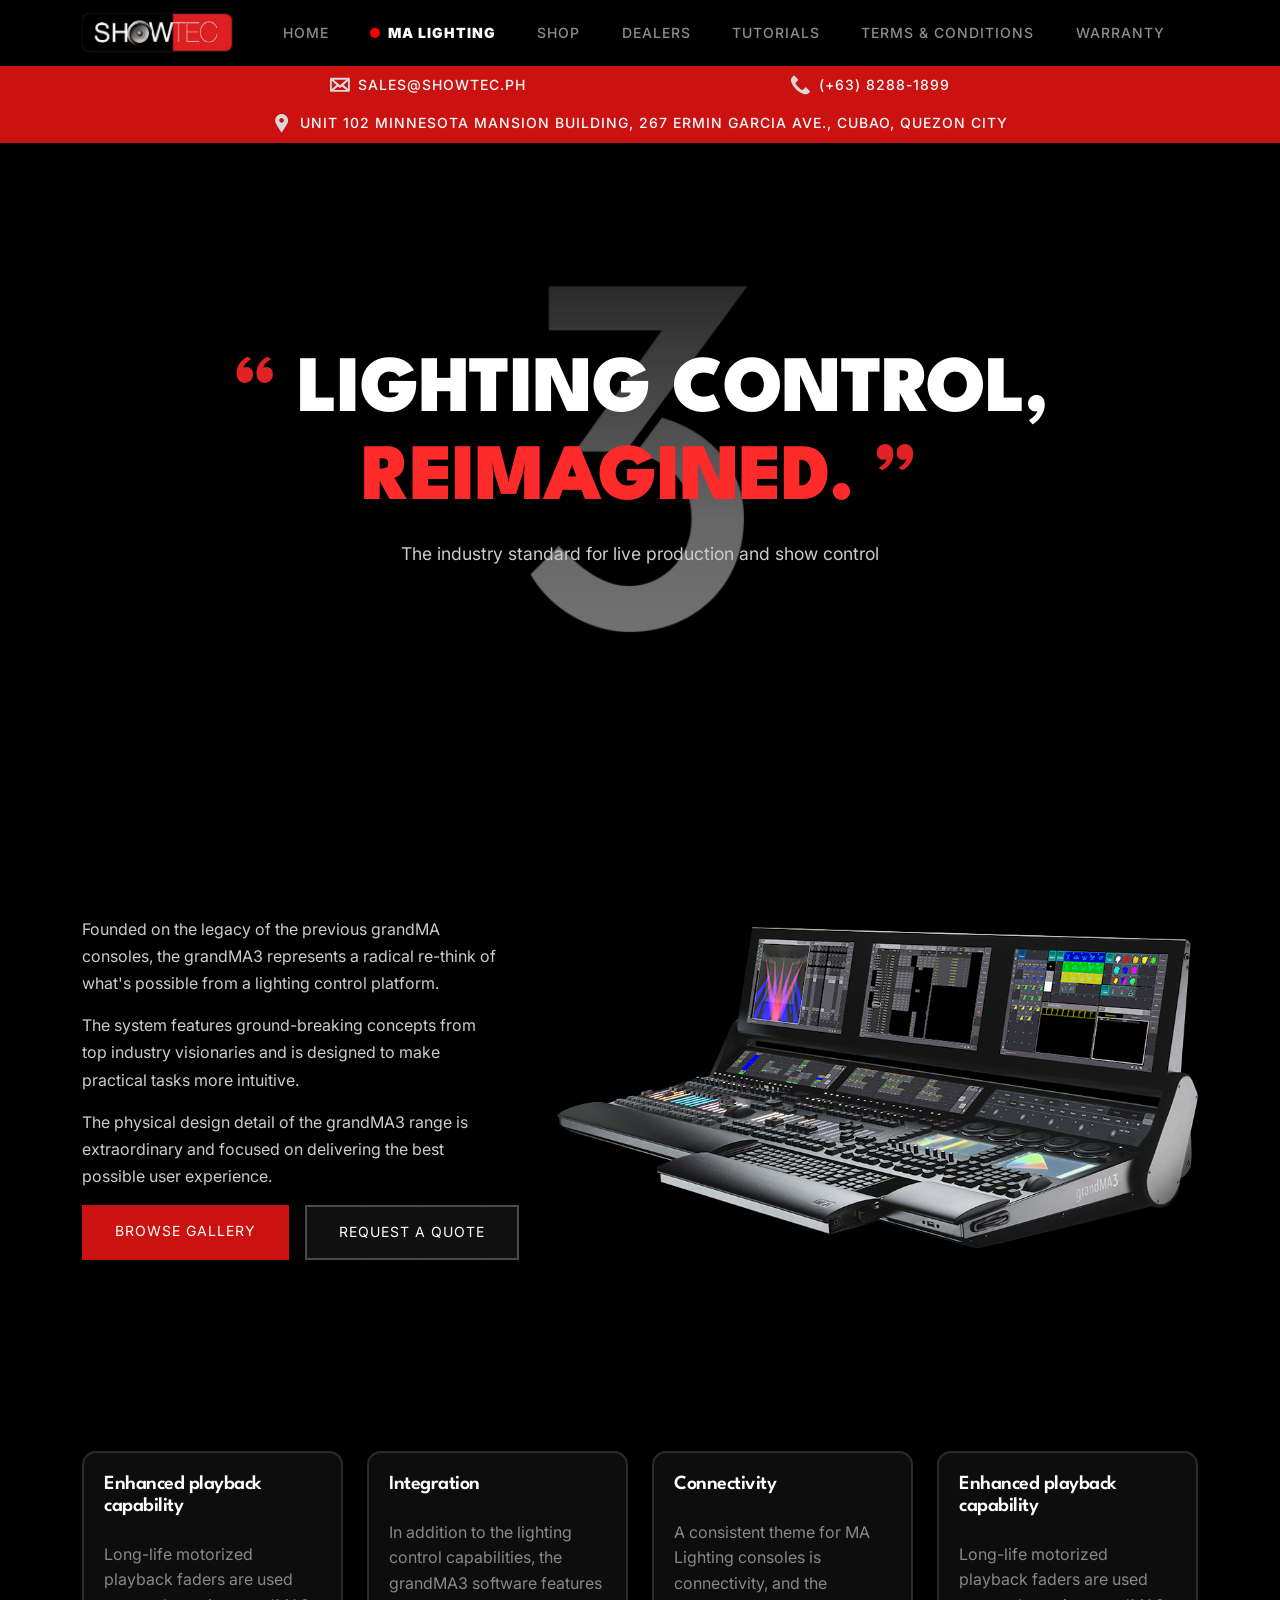
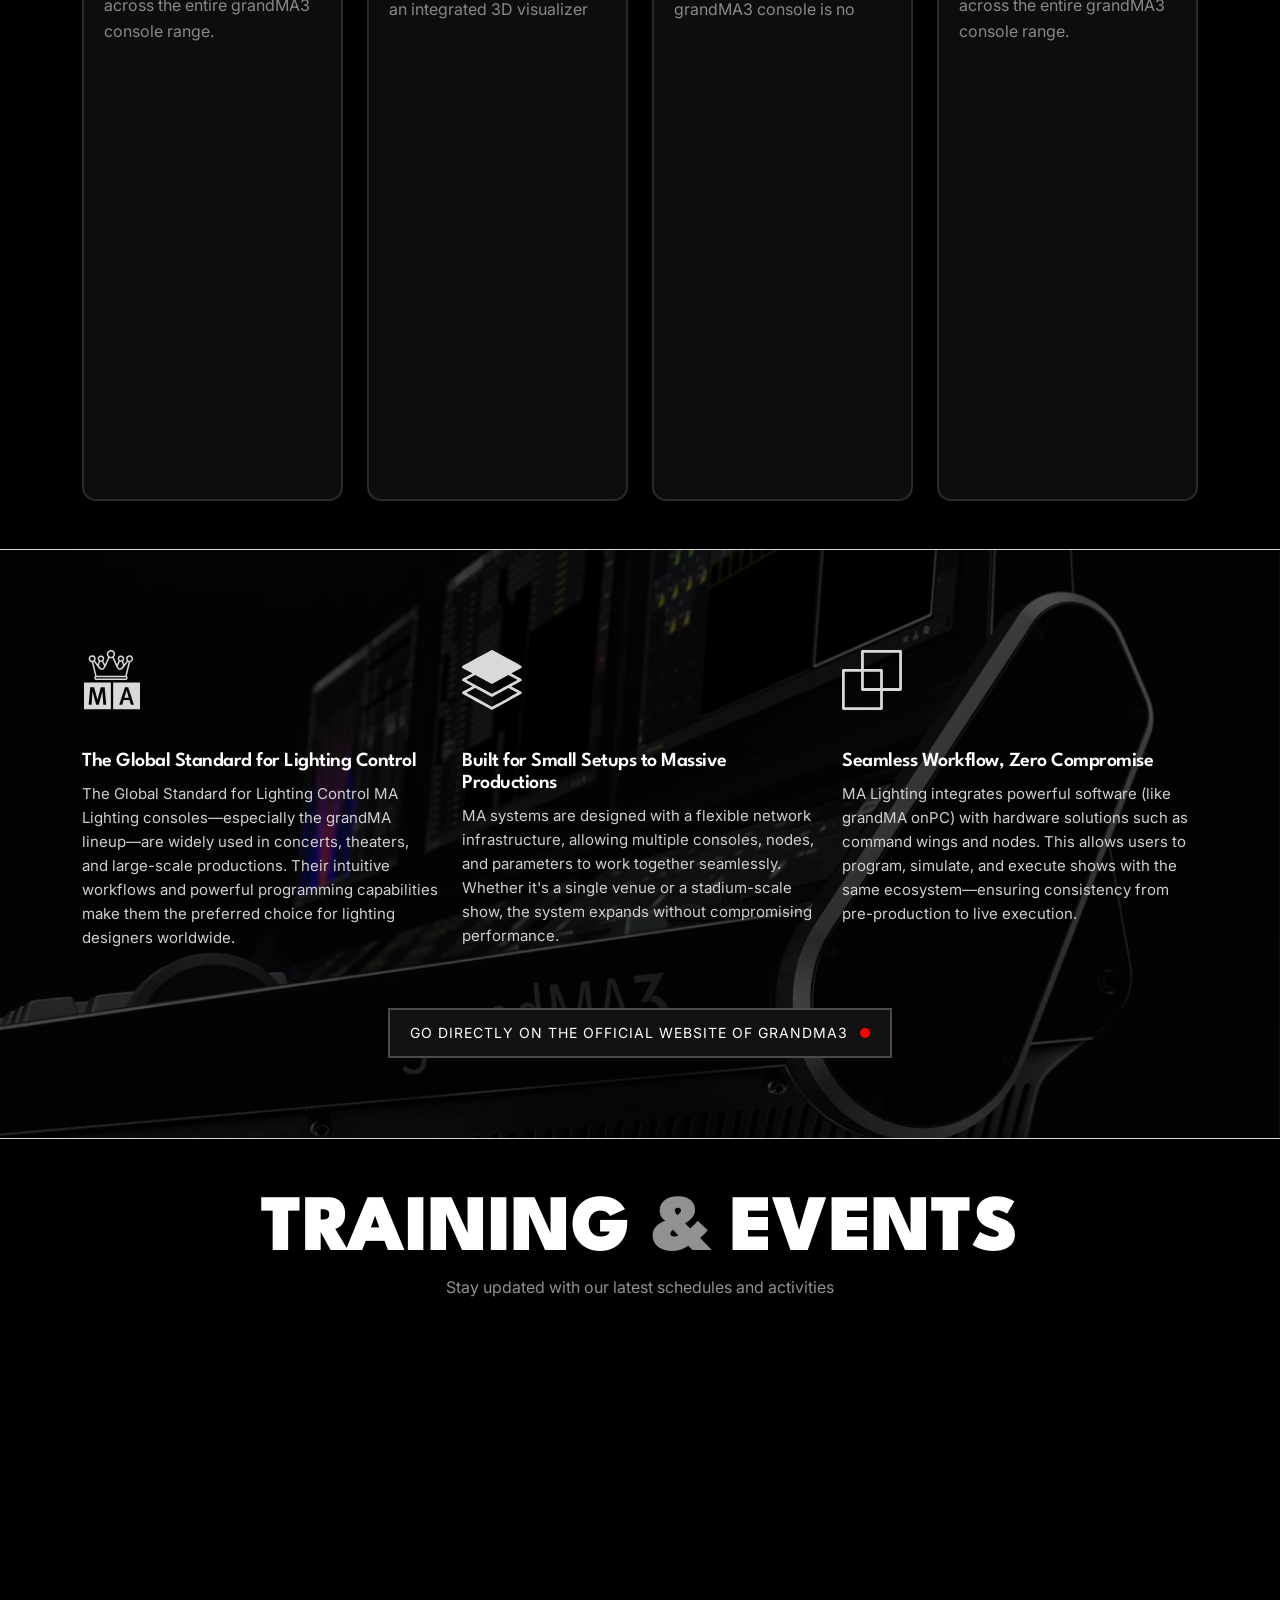
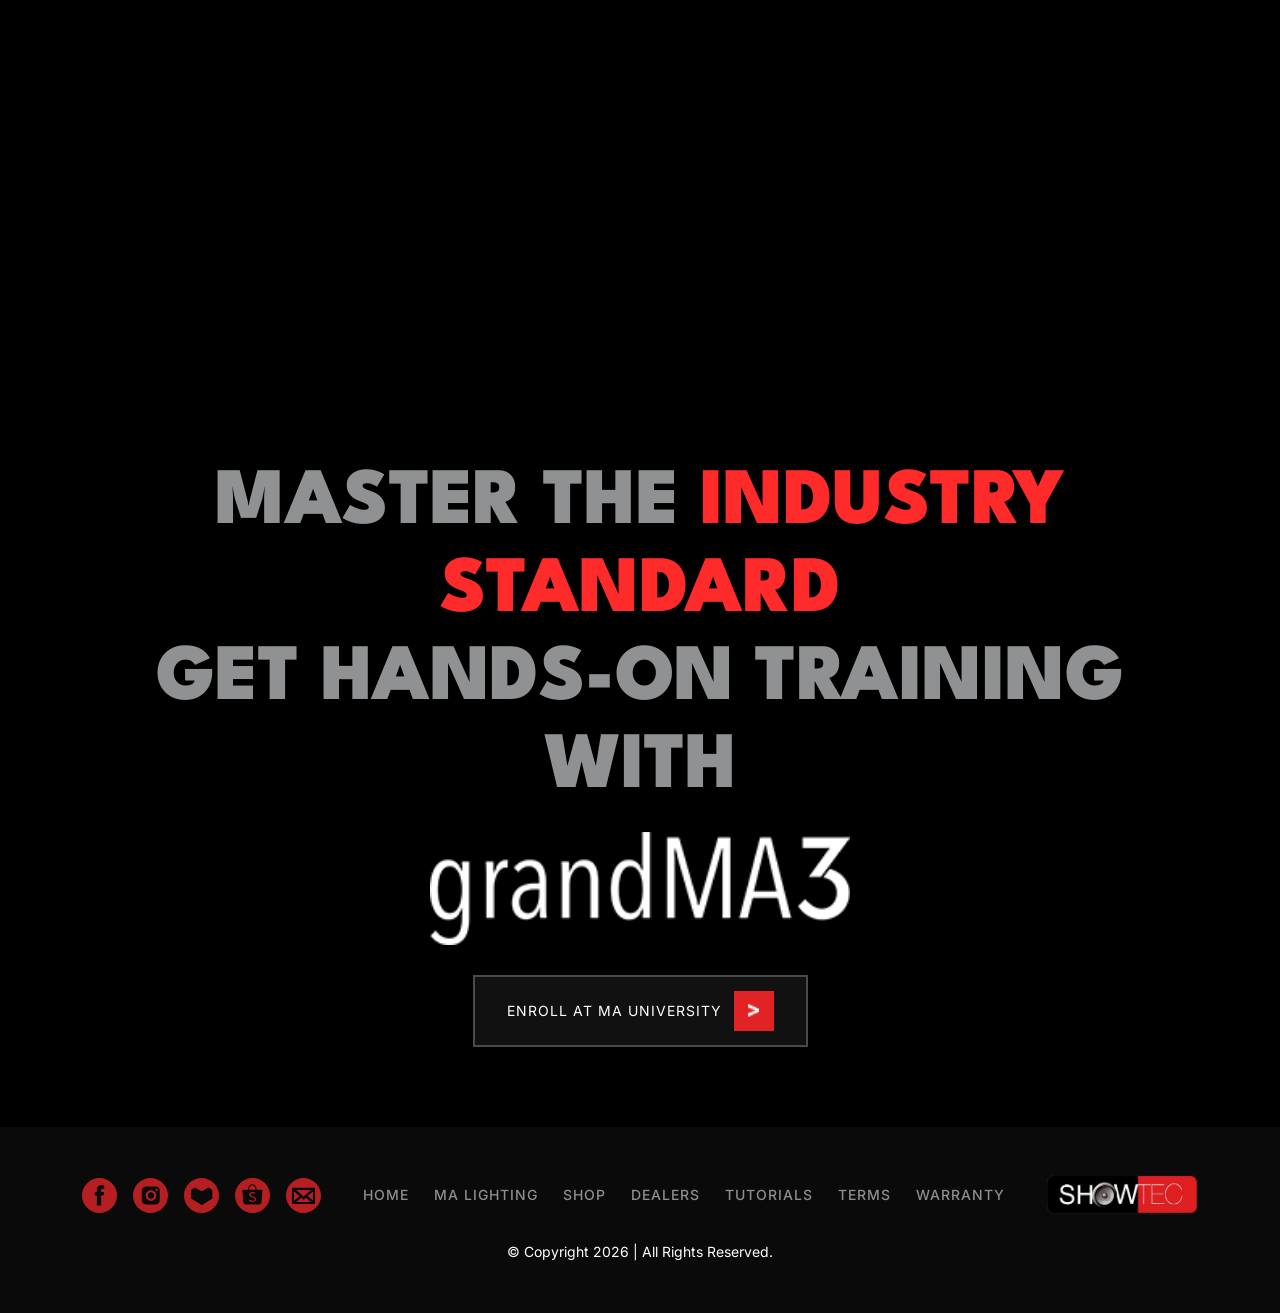
==== commit 8df4eff8: "Changed lightning to lighting words" ====
--- a/ma-lighting/index.html
+++ b/ma-lighting/index.html
@@ -57,7 +57,7 @@
                     </li>
 
                     <li class="nav-item">
-                        <a class="nav-link" href="/ma-lightning/">MA Lighting</a>
+                        <a class="nav-link" href="/ma-lighting/">MA Lighting</a>
                     </li>
 
                     <li class="nav-item">
@@ -122,7 +122,7 @@
         </div>
     </section>
 
-    <!-- ================= MA LIGHTNING HERO SECTION ================= -->
+    <!-- ================= MA LIGHTING HERO SECTION ================= -->
     <section class="grandma-hero d-flex align-items-center text-center text-white">
         <div class="container">
 
@@ -219,7 +219,7 @@
                             </p>
 
                             <div class="card-image">
-                                <img src="/assets/images/ma-lightning-cards/card-1.webp" alt="">
+                                <img src="/assets/images/ma-lighting-cards/card-1.webp" alt="">
                             </div>
 
                             <div class="card-content">
@@ -255,7 +255,7 @@
                             </p>
 
                             <div class="card-image">
-                                <img src="/assets/images/ma-lightning-cards/card-2.webp" alt="">
+                                <img src="/assets/images/ma-lighting-cards/card-2.webp" alt="">
                             </div>
 
                             <div class="card-content">
@@ -294,7 +294,7 @@
 
                             <!-- IMAGE -->
                             <div class="card-image">
-                                <img src="/assets/images/ma-lightning-cards/card-3.webp" alt="">
+                                <img src="/assets/images/ma-lighting-cards/card-3.webp" alt="">
                             </div>
 
                             <!-- FULL CONTENT -->
@@ -339,7 +339,7 @@
                             </p>
 
                             <div class="card-image">
-                                <img src="/assets/images/ma-lightning-cards/card-4.webp" alt="">
+                                <img src="/assets/images/ma-lighting-cards/card-4.webp" alt="">
                             </div>
 
                             <div class="card-content">
@@ -372,7 +372,7 @@
                 <div class="col-lg-4 col-md-6 mb-4">
                     <div class="feature-item">
                         <div class="icon-box d-flex align-items-center">
-                            <img src="/assets/icons/ma-lightning/icon-1.svg" alt="icon">
+                            <img src="/assets/icons/ma-lighting/icon-1.svg" alt="icon">
                         </div>
 
                         <h5 class="feature-title">The Global Standard for Lighting Control</h5>
@@ -390,7 +390,7 @@
                 <div class="col-lg-4 col-md-6 mb-4">
                     <div class="feature-item">
                         <div class="icon-box d-flex align-items-center">
-                            <img src="/assets/icons/ma-lightning/icon-2.svg" alt="icon">
+                            <img src="/assets/icons/ma-lighting/icon-2.svg" alt="icon">
                         </div>
 
                         <h5 class="feature-title">Built for Small Setups to Massive Productions</h5>
@@ -407,7 +407,7 @@
                 <div class="col-lg-4 col-md-6 mb-4">
                     <div class="feature-item">
                         <div class="icon-box d-flex align-items-center">
-                            <img src="/assets/icons/ma-lightning/icon-3.svg" alt="icon">
+                            <img src="/assets/icons/ma-lighting/icon-3.svg" alt="icon">
                         </div>
 
                         <h5 class="feature-title">Seamless Workflow, Zero Compromise</h5>
@@ -554,7 +554,7 @@
                 <div class="mb-3 mb-md-0">
                     <div class="footer-links">
                         <a href="/" class="footer-link">HOME</a>
-                        <a href="/ma-lightning/" class="footer-link">MA Lighting</a>
+                        <a href="/ma-lighting/" class="footer-link">MA Lighting</a>
                         <a href="/under-construction/" class="footer-link">SHOP</a>
                         <a href="/under-construction/" class="footer-link">DEALERS</a>
                         <a href="/under-construction/" class="footer-link">TUTORIALS</a>
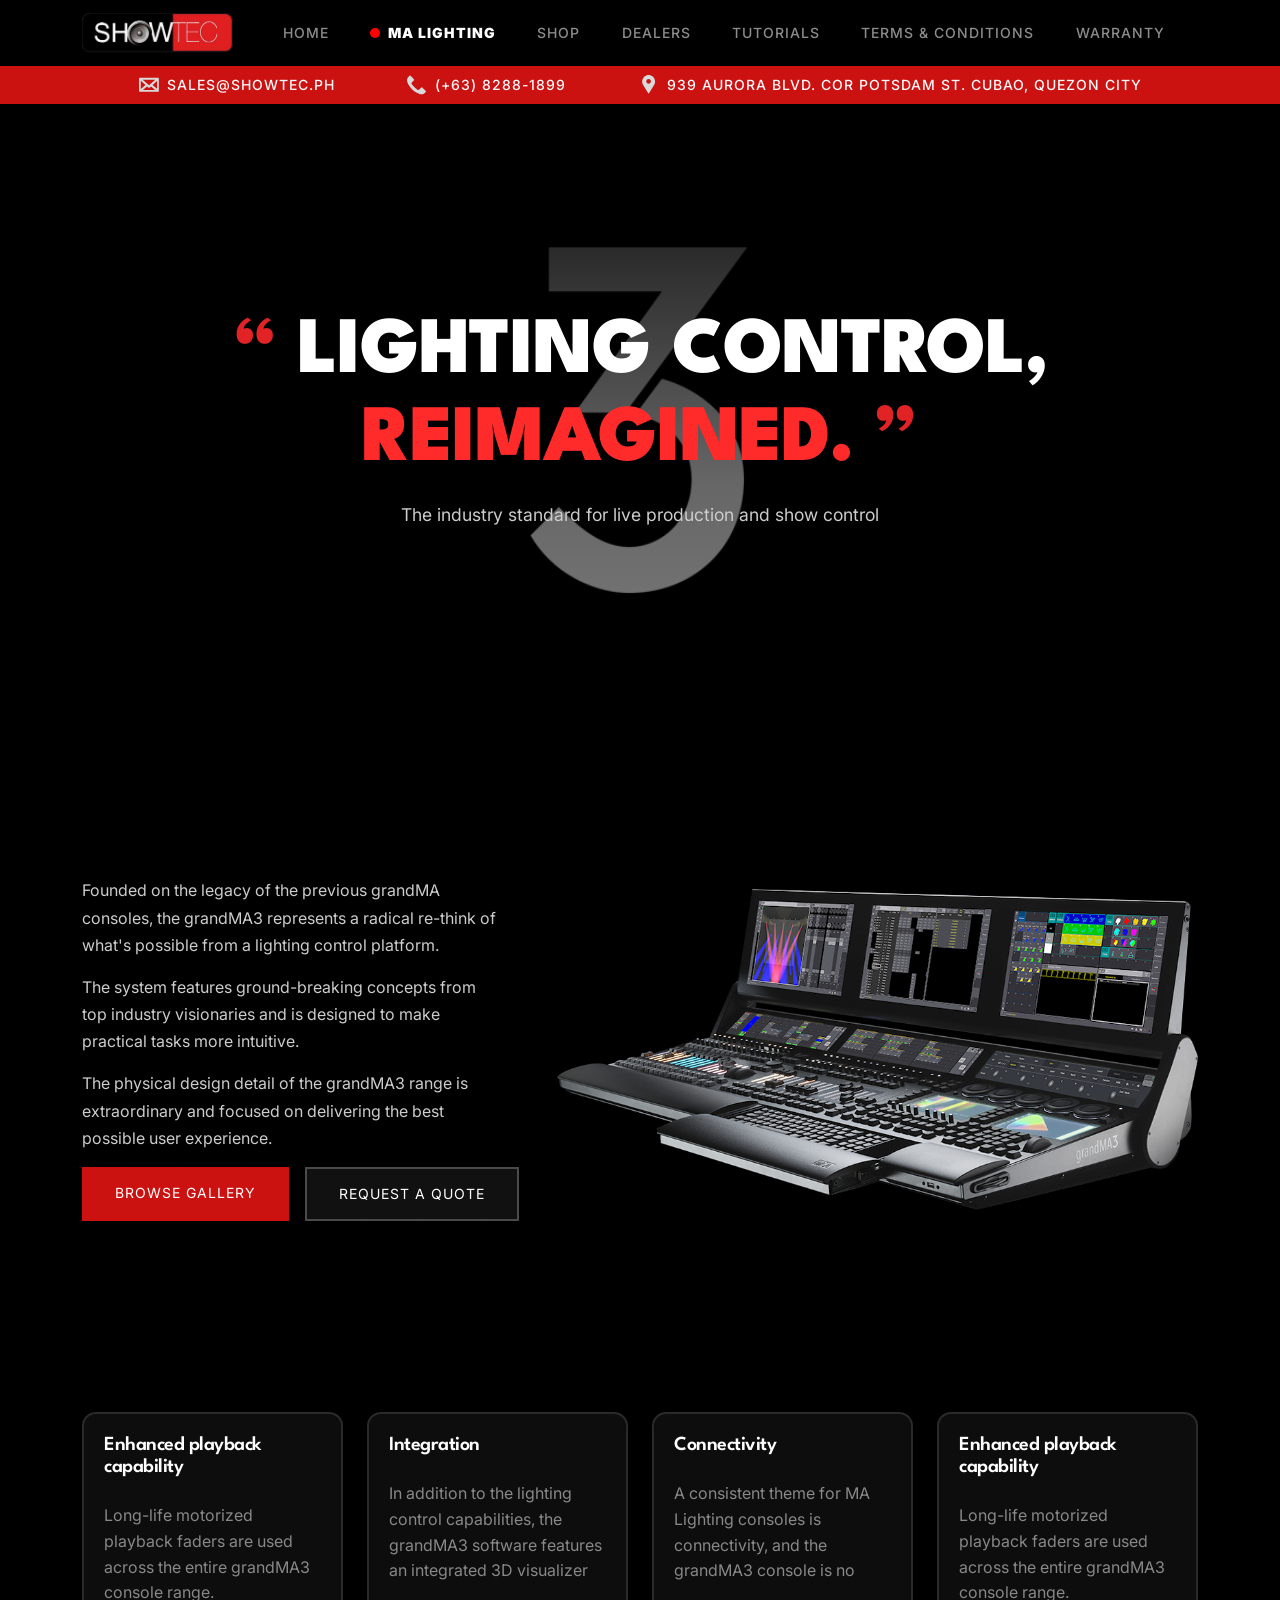
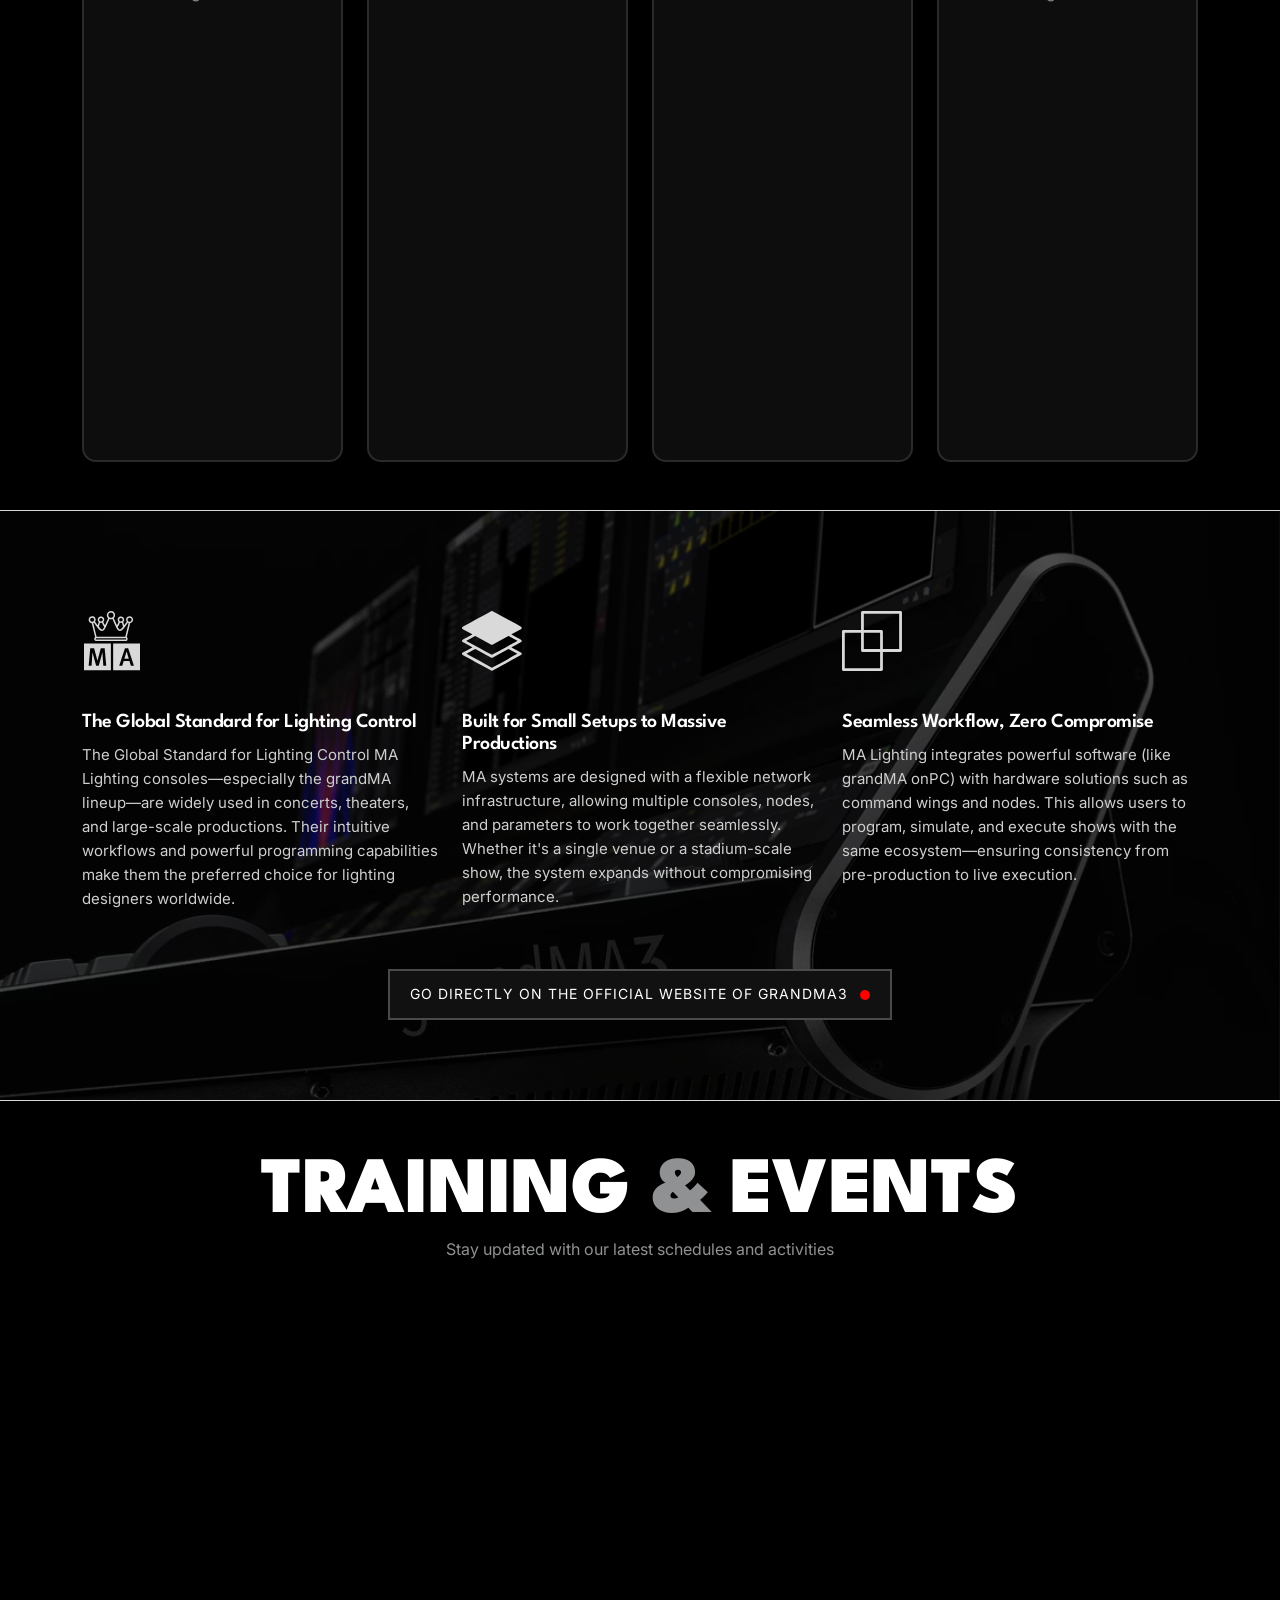
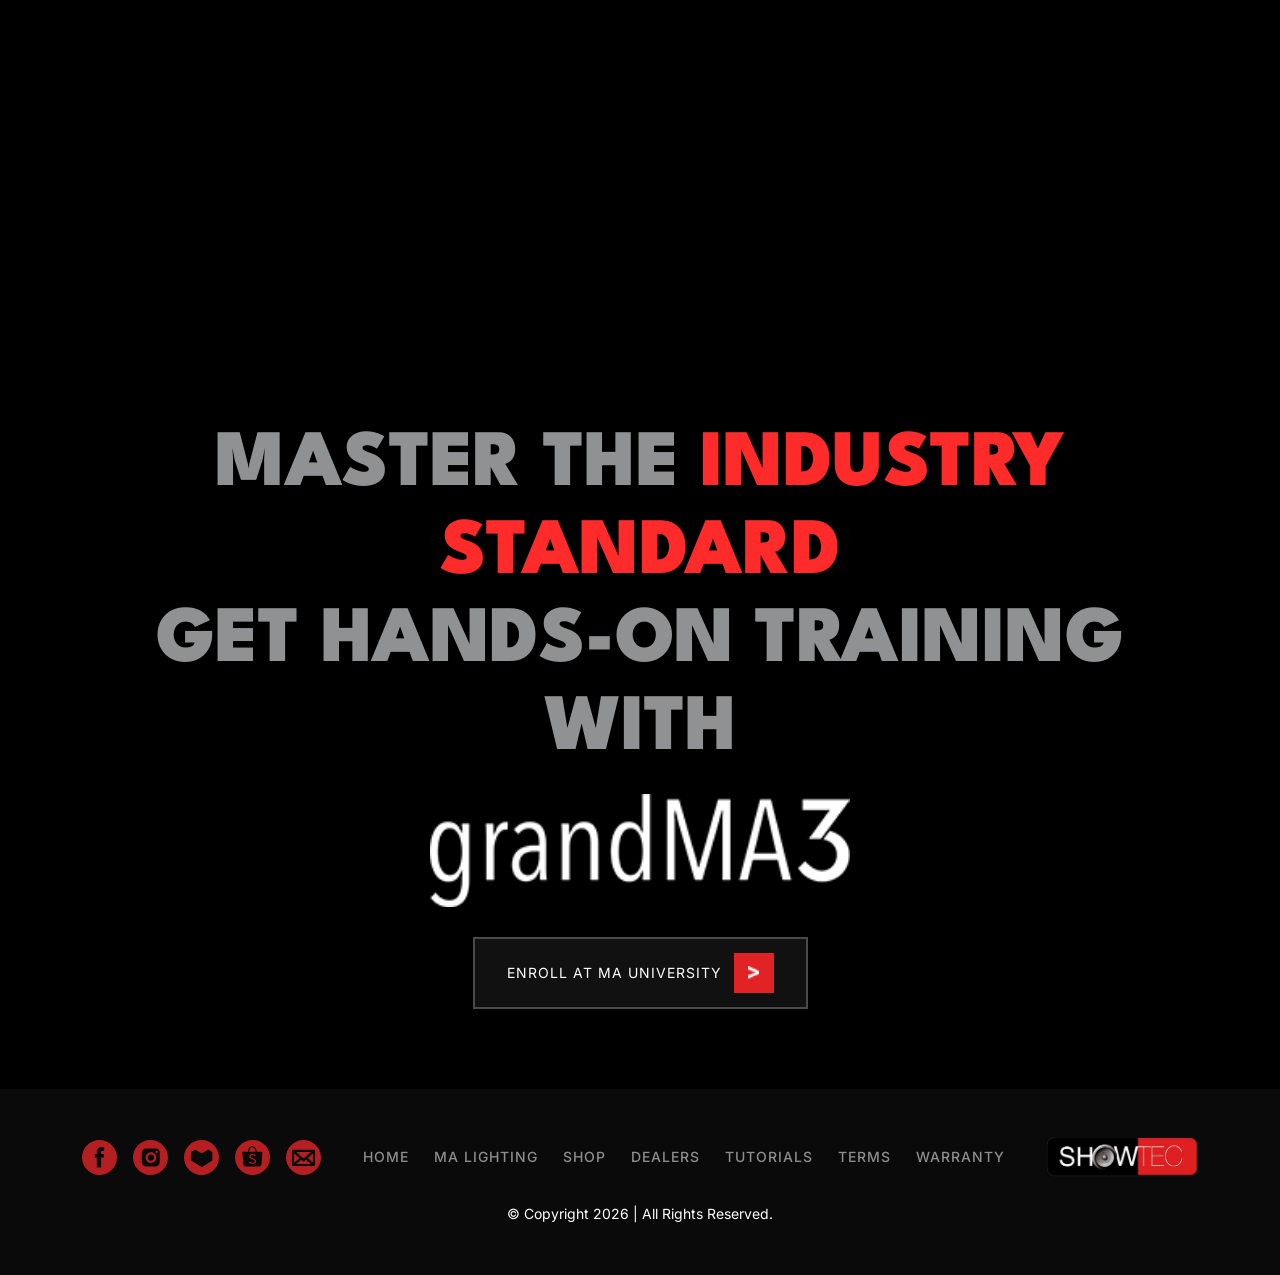
==== commit 71ff19f0: "Update index.html" ====
--- a/ma-lighting/index.html
+++ b/ma-lighting/index.html
@@ -114,7 +114,7 @@
                 <div class="d-flex align-items-center gap-2">
                     <img src="/assets/icons/location-white.svg" width="20" height="20" alt="">
                     <span class="text-light">
-                        Unit 102 Minnesota Mansion Building, 267 Ermin Garcia Ave., Cubao, Quezon City
+                        939 Aurora Blvd. cor Potsdam St. Cubao, Quezon City
                     </span>
                 </div>
 
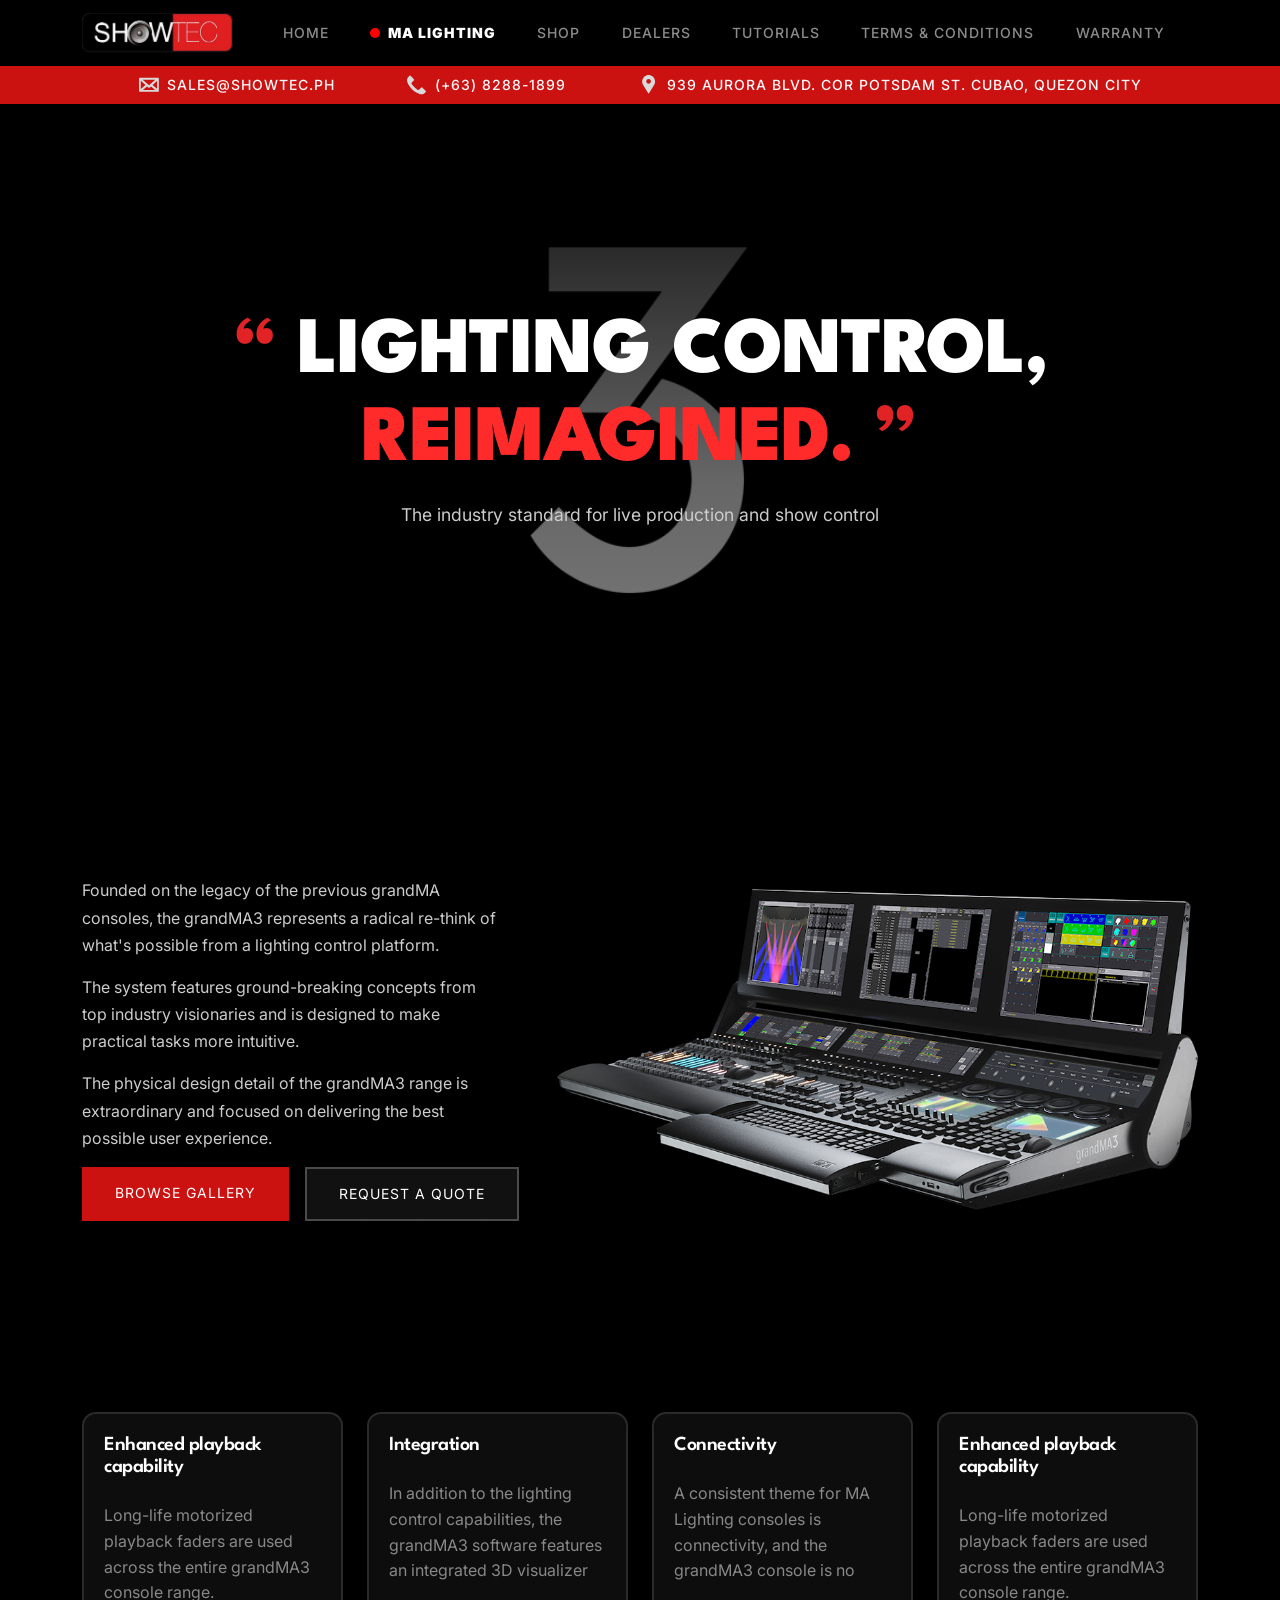
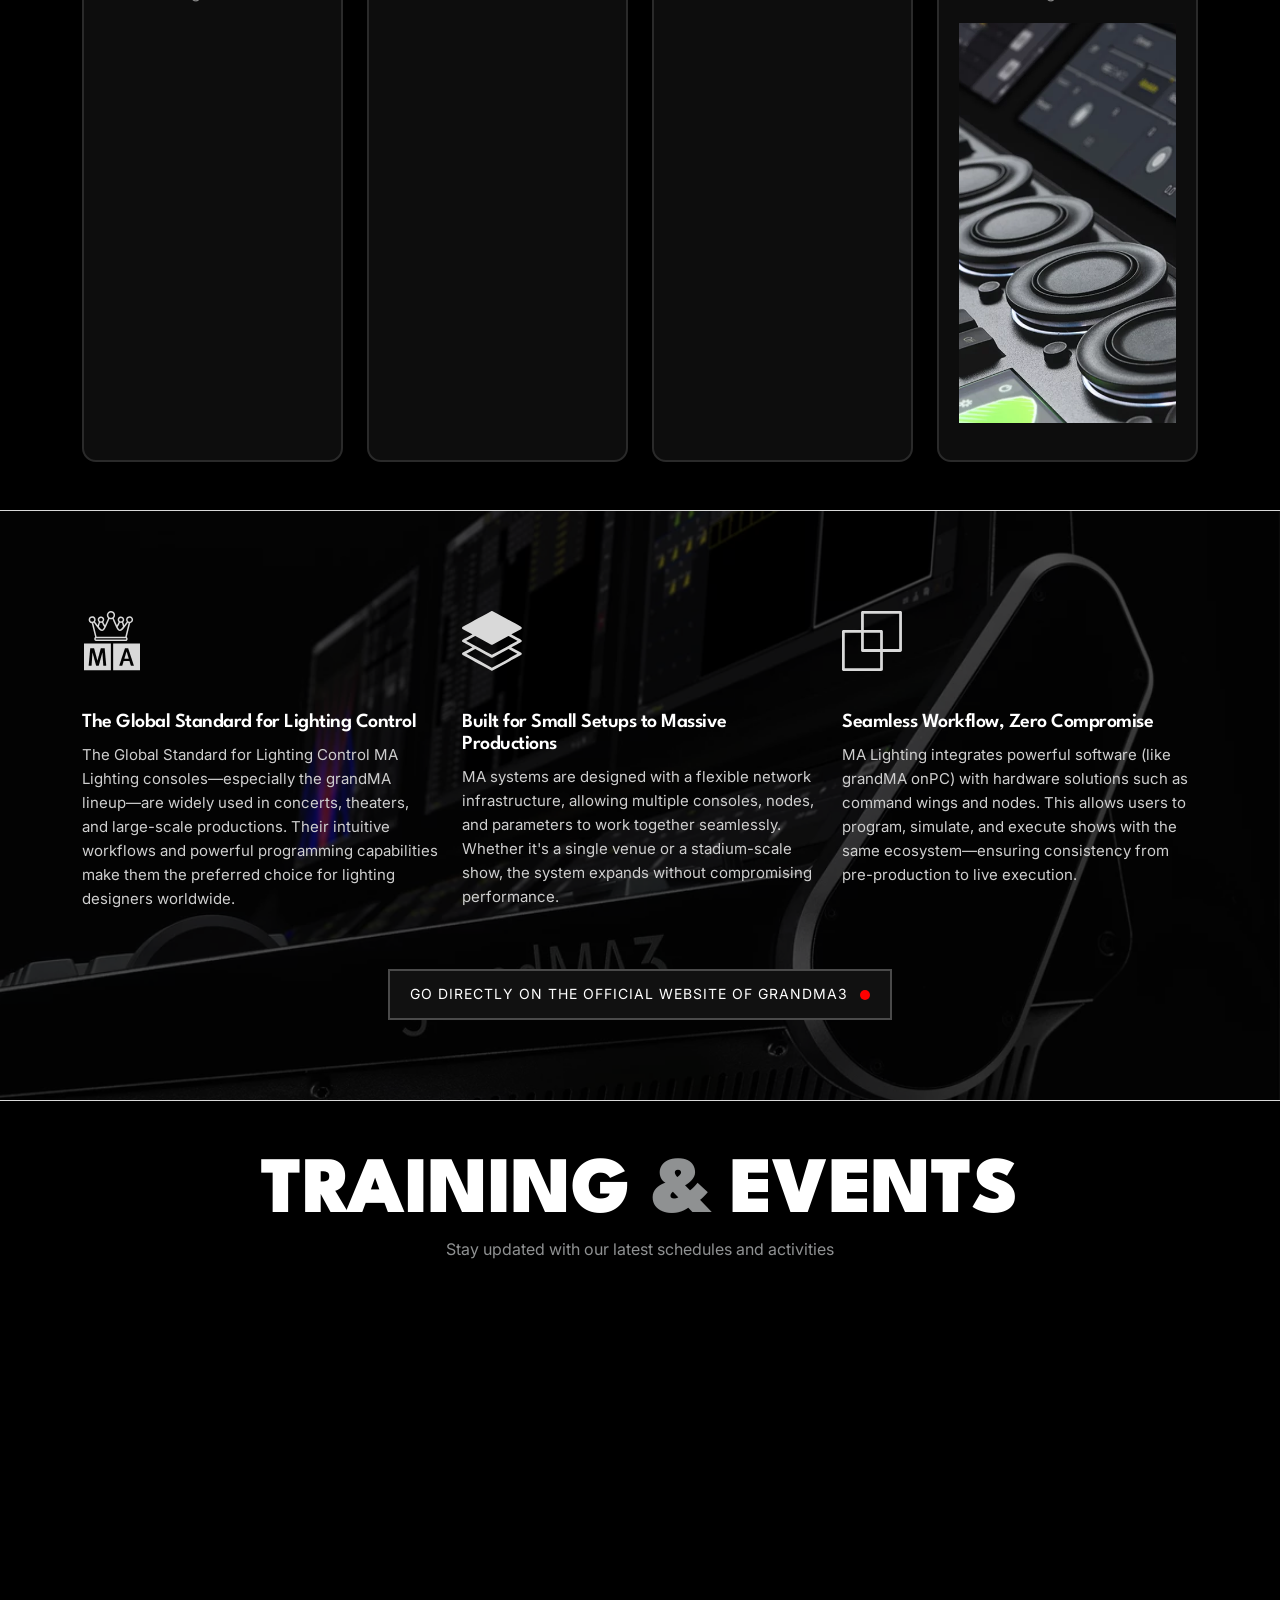
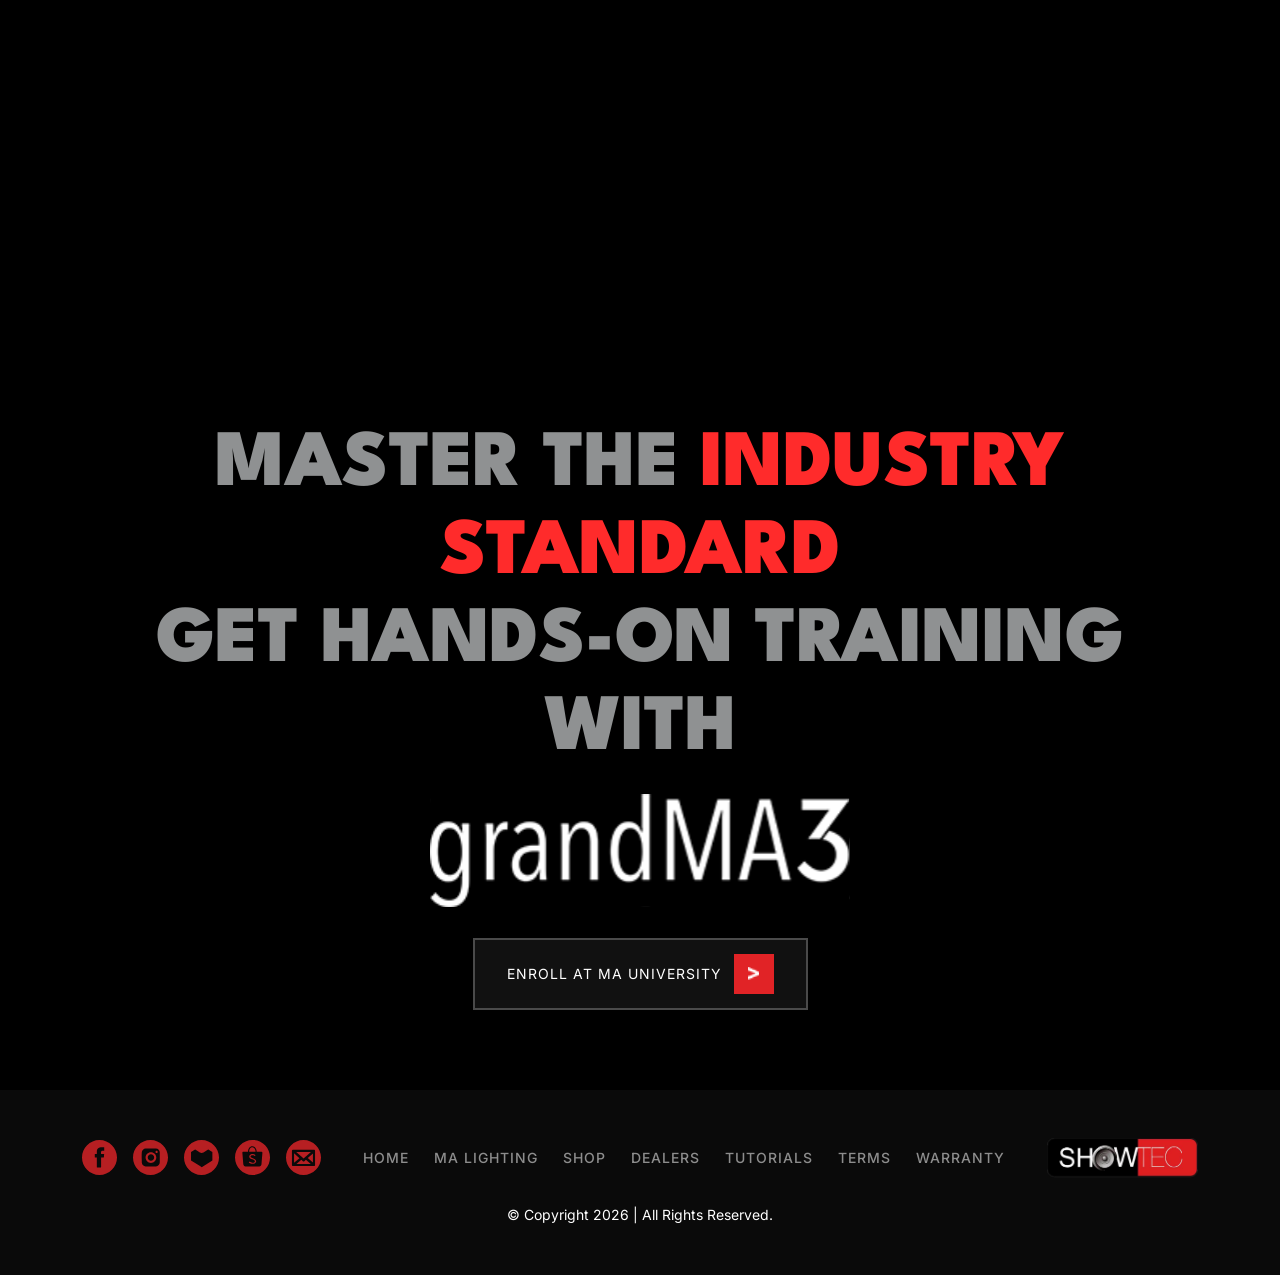
==== commit ba8aa57e: "Fixes on  pictures" ====
--- a/ma-lighting/index.html
+++ b/ma-lighting/index.html
@@ -447,9 +447,8 @@
             <!-- Calendar Embed -->
             <div class="calendar-wrapper">
                 <iframe
-                    src="https://calendar.google.com/calendar/embed?src=13ecf84ccc096ad92dd0a508dedd6961799a7dd227f78a982d85b9250f3122be%40group.calendar.google.com&ctz=Asia%2FManila"
-                    style="border:0" width="100%" height="600" frameborder="0" scrolling="no">
-                </iframe>
+                    src="https://calendar.google.com/calendar/embed?height=600&wkst=1&ctz=Asia%2FManila&title&showTitle=0&src=MTg5ZWM4NzIzNDk0ODUyYzkwMmY3ZDc4YzFhMWJmMWI2NWRiMWM0OTJjMmEzMjIzZWE2YWE1ZDJhMDNmMTFjOUBncm91cC5jYWxlbmRhci5nb29nbGUuY29t&color=%23d50000"
+                    style="border-width:0" width="100%" height="600" frameborder="0" scrolling="no"></iframe>
             </div>
 
         </div>
@@ -474,9 +473,9 @@
                 GET HANDS-ON TRAINING WITH
             </h1>
 
-            <!-- LOGO IMAGE INSTEAD OF TEXT -->
+            <!-- LOGO  -->
             <div class="training-logo">
-                <img src="/assets/images/brands/grandma3-white.png" alt="grandMA3">
+                <img src="/assets/images/brands/grandma3-white.svg" alt="grandMA3">
             </div>
 
             <!-- CTA-->
@@ -505,8 +504,8 @@
                     <!-- GOOGLE FORM -->
                     <div class="modal-body p-0">
                         <iframe
-                            src="https://docs.google.com/forms/d/e/1FAIpQLSeeMPOGZKBoxaroxQdRXmSx608z2cIm0U3l2Xq5k1gMamdNgw/viewform?embedded=true"
-                            width="640" height="1505" frameborder="0" marginheight="0" marginwidth="0">Loading…</iframe>
+                            src="https://docs.google.com/forms/d/e/1FAIpQLSdXaRnAtpCoQ0xunZ2PMvb0wOpOQySYJfEC7gY9O6yfkKXYXw/viewform?embedded=true"
+                            width="640" height="1961" frameborder="0" marginheight="0" marginwidth="0">Loading…</iframe>
                     </div>
 
                 </div>
--- a/assets/css/style.css
+++ b/assets/css/style.css
@@ -405,7 +405,11 @@
 }
 
 .brand-item img {
-  max-height: 30px;
+  width: 120px;
+  height: 30px;
+  object-fit: contain;
+  flex-shrink: 0;
+  max-width: none;
   opacity: 0.75;
   transition: 0.3s;
 }
@@ -463,7 +467,7 @@
   /* THIS CREATES "PADDING" FOR THE BACKGROUND */
   inset: 40px; /* adjust spacing from edges */
 
-  background: url('/assets/images/background/ma-3.svg') no-repeat center center;
+  background: url("/assets/images/background/ma-3.svg") no-repeat center center;
   background-size: contain;
 
   opacity: 0.5;
@@ -1291,7 +1295,8 @@
   padding: 80px 0;
 
   /* IMAGE BACKGROUND */
-  background: url("/assets/images/background/ma-lightning/bord-background.webp") center/cover no-repeat;
+  background: url("/assets/images/background/ma-lightning/bord-background.webp")
+    center/cover no-repeat;
 
   position: relative;
 
